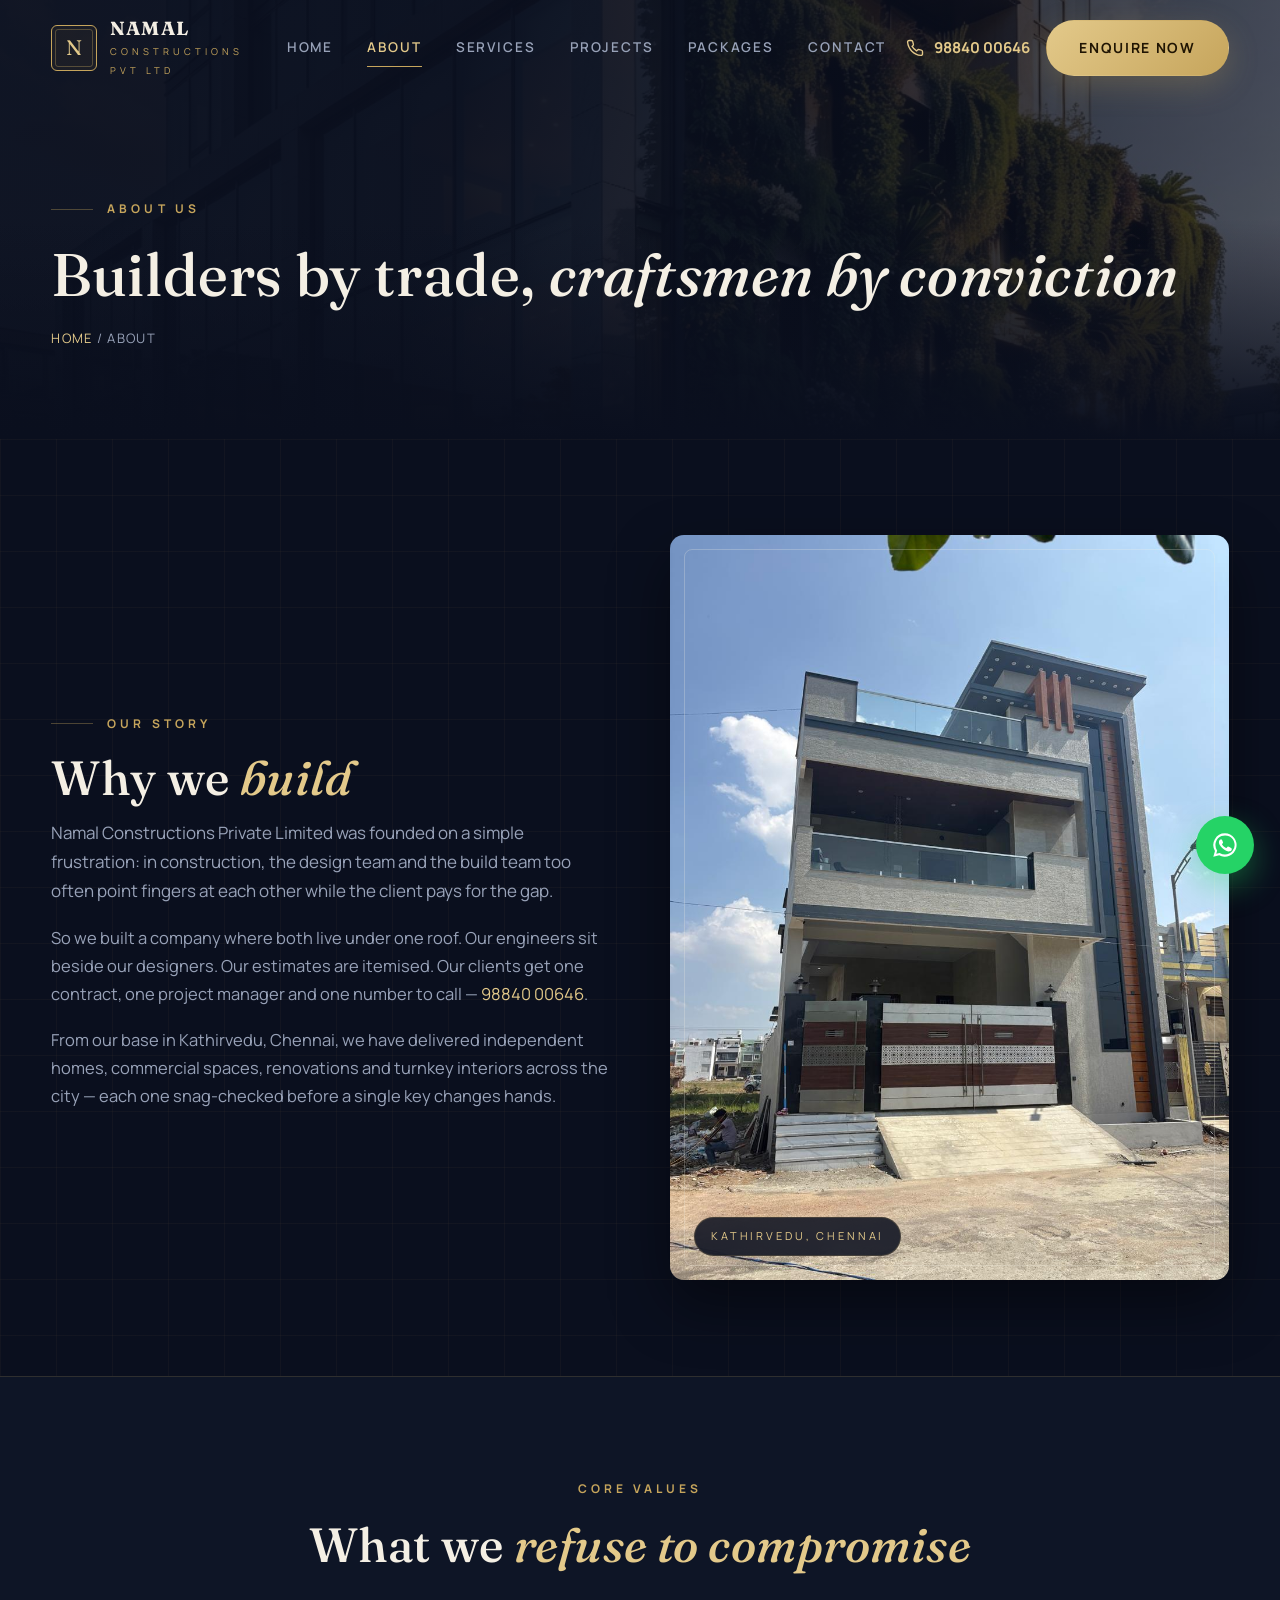
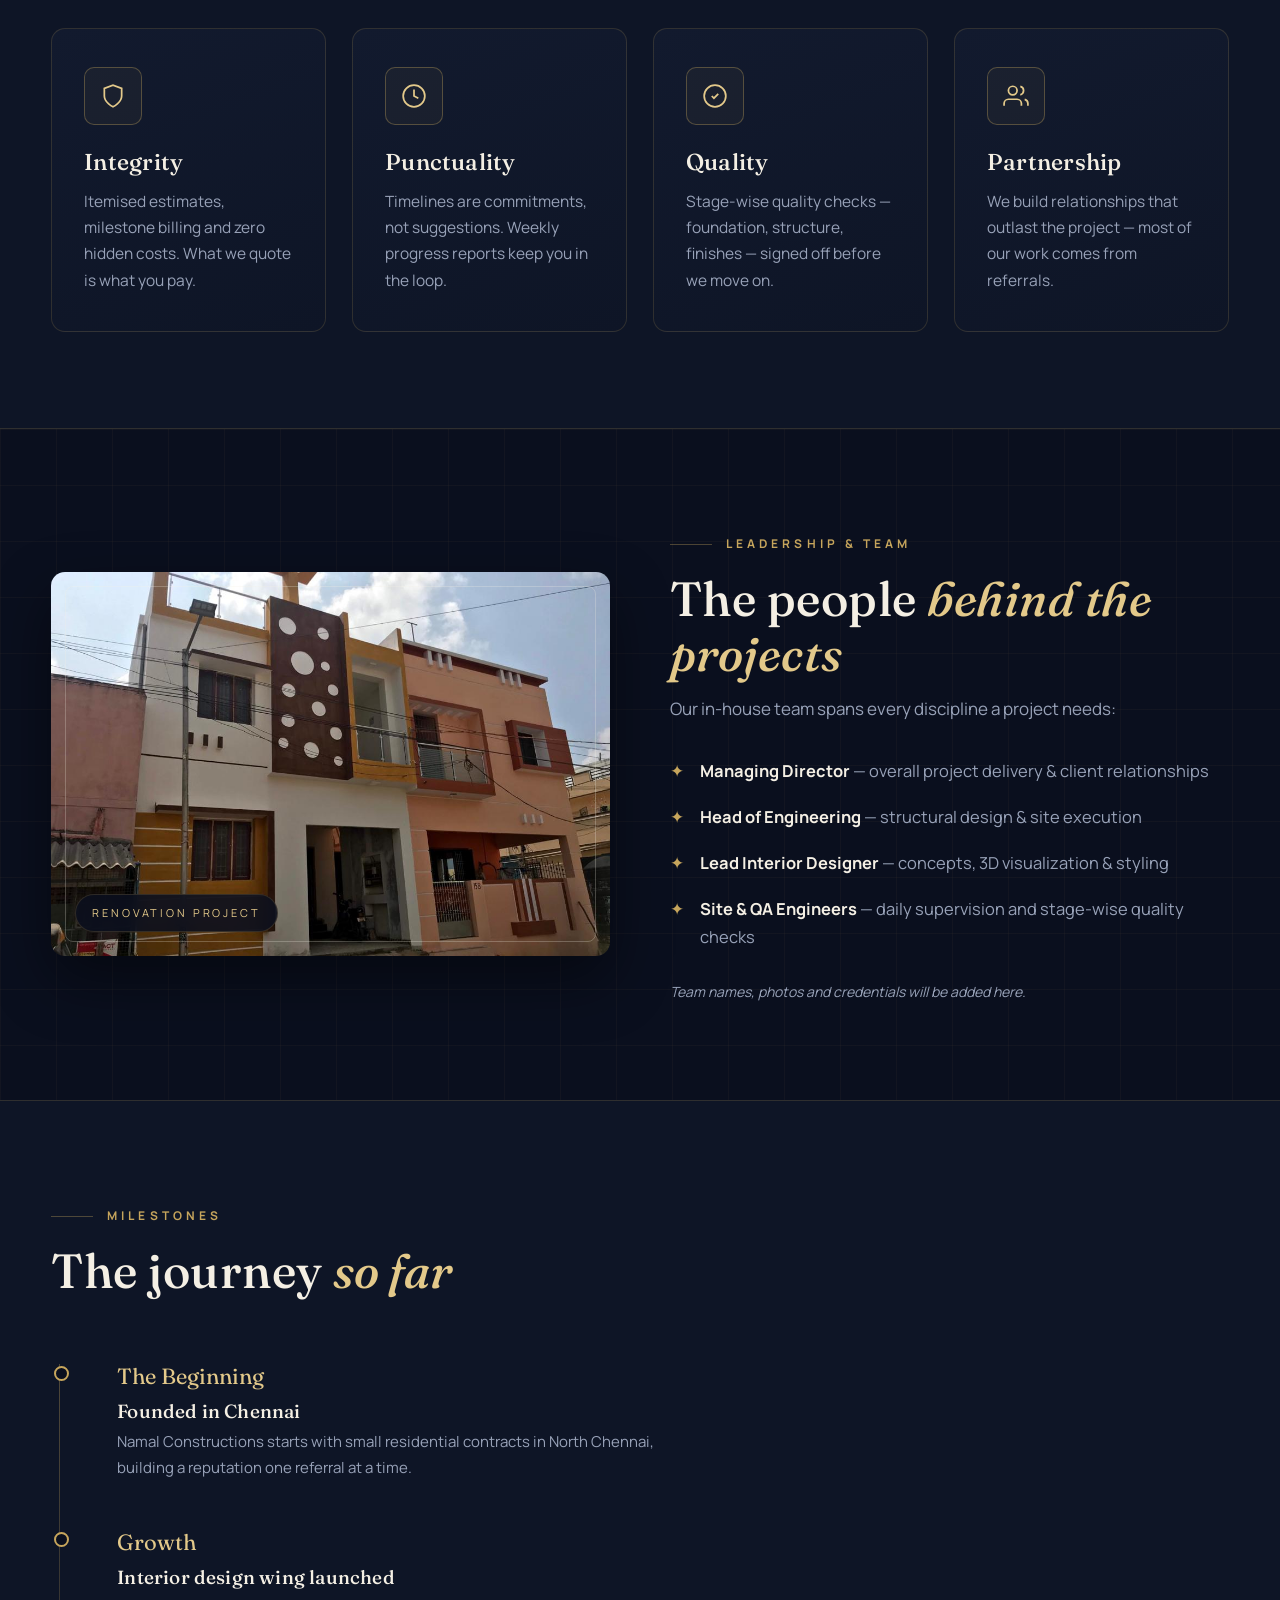
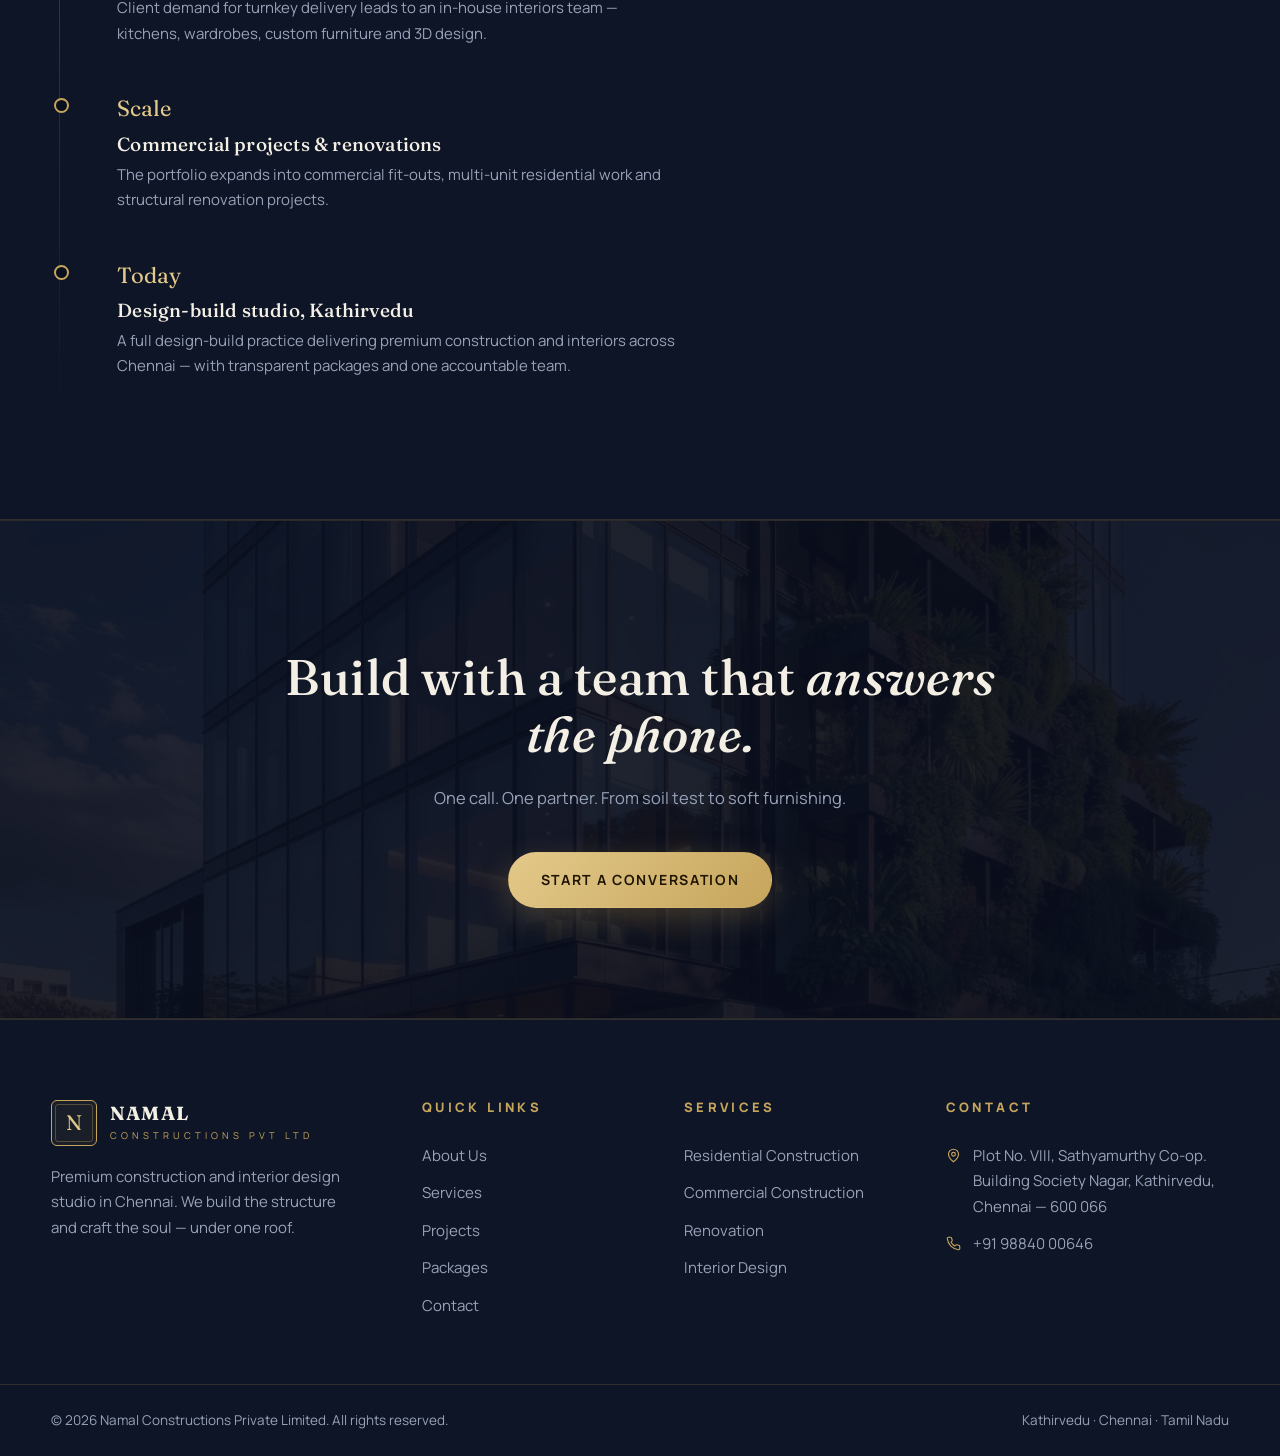
==== about.html @ ace59b91 "Namal Constructions website - full site with assets" ====
<!DOCTYPE html>
<html lang="en">
<head>
<meta charset="UTF-8" />
<meta name="viewport" content="width=device-width, initial-scale=1.0" />
<title>About Us — Namal Constructions Pvt Ltd, Chennai</title>
<meta name="description" content="The story, values and team behind Namal Constructions Private Limited — a Chennai construction and interior design studio." />
<link rel="preconnect" href="https://fonts.googleapis.com" />
<link rel="preconnect" href="https://fonts.gstatic.com" crossorigin />
<link href="https://fonts.googleapis.com/css2?family=Fraunces:ital,wght@0,400;0,500;0,600;1,400;1,500&family=Manrope:wght@400;500;600;700;800&display=swap" rel="stylesheet" />
<link rel="stylesheet" href="assets/css/style.css" />
<link rel="icon" href="data:image/svg+xml,<svg xmlns='http://www.w3.org/2000/svg' viewBox='0 0 100 100'><rect width='100' height='100' rx='14' fill='%230a0f1e'/><text x='50' y='68' font-size='52' text-anchor='middle' fill='%23c6a55c' font-family='Georgia'>N</text></svg>" />
</head>
<body>

<header class="site-header">
  <div class="container header-inner">
    <a class="logo" href="index.html" aria-label="Namal Constructions home">
      <span class="logo-mark">N</span>
      <span class="logo-text"><strong>NAMAL</strong><span>Constructions Pvt Ltd</span></span>
    </a>
    <nav class="nav" aria-label="Main navigation">
      <a href="index.html">Home</a>
      <a href="about.html" class="active">About</a>
      <a href="services.html">Services</a>
      <a href="projects.html">Projects</a>
      <a href="services.html#packages">Packages</a>
      <a href="contact.html">Contact</a>
    </nav>
    <div class="header-cta">
      <a class="call-pill" href="tel:+919884000646"><svg width="18" height="18" viewBox="0 0 24 24" fill="none" stroke="currentColor" stroke-width="1.8"><path d="M22 16.9v3a2 2 0 0 1-2.2 2A19.8 19.8 0 0 1 2.1 4.2 2 2 0 0 1 4.1 2h3a2 2 0 0 1 2 1.7c.13.96.36 1.9.7 2.8a2 2 0 0 1-.45 2.1L8.1 9.9a16 16 0 0 0 6 6l1.3-1.3a2 2 0 0 1 2.1-.45c.9.34 1.84.57 2.8.7A2 2 0 0 1 22 16.9z"/></svg><span class="txt">98840&nbsp;00646</span></a>
      <a class="btn btn-gold" href="contact.html">Enquire Now</a>
    </div>
    <button class="nav-toggle" aria-label="Toggle menu"><span></span><span></span><span></span></button>
  </div>
</header>

<section class="page-hero">
  <div class="hero-media"><img src="assets/img/tower-1.jpg" alt="" /></div>
  <div class="hero-scrim"></div>
  <div class="container">
    <span class="eyebrow">About Us</span>
    <h1>Builders by trade, <em>craftsmen by conviction</em></h1>
    <p class="breadcrumb"><a href="index.html">Home</a> / About</p>
  </div>
</section>

<!-- STORY -->
<section class="bp-grid">
  <div class="container grid-2">
    <div class="reveal">
      <span class="eyebrow">Our Story</span>
      <h2 class="section-title">Why we <em>build</em></h2>
      <p class="section-lead" style="margin-bottom:18px;">Namal Constructions Private Limited was founded on a simple frustration: in construction, the design team and the build team too often point fingers at each other while the client pays for the gap.</p>
      <p style="color:var(--muted);margin-bottom:18px;">So we built a company where both live under one roof. Our engineers sit beside our designers. Our estimates are itemised. Our clients get one contract, one project manager and one number to call — <a href="tel:+919884000646" style="color:var(--gold-2);">98840 00646</a>.</p>
      <p style="color:var(--muted);">From our base in Kathirvedu, Chennai, we have delivered independent homes, commercial spaces, renovations and turnkey interiors across the city — each one snag-checked before a single key changes hands.</p>
    </div>
    <div class="media-frame reveal reveal-d1">
      <img src="assets/img/res-4.jpg" alt="Completed contemporary residence by Namal Constructions" loading="lazy" />
      <span class="media-tag">Kathirvedu, Chennai</span>
    </div>
  </div>
</section>

<!-- VALUES -->
<section style="background:var(--ink-2);border-block:1px solid var(--line);">
  <div class="container">
    <div class="center reveal">
      <span class="eyebrow">Core Values</span>
      <h2 class="section-title">What we <em>refuse to compromise</em></h2>
    </div>
    <div class="grid-4" style="margin-top:56px;">
      <div class="card reveal"><div class="icon"><svg width="26" height="26" viewBox="0 0 24 24" fill="none" stroke="currentColor" stroke-width="1.6"><path d="M12 22s8-4 8-10V5l-8-3-8 3v7c0 6 8 10 8 10z"/></svg></div><h3>Integrity</h3><p>Itemised estimates, milestone billing and zero hidden costs. What we quote is what you pay.</p></div>
      <div class="card reveal reveal-d1"><div class="icon"><svg width="26" height="26" viewBox="0 0 24 24" fill="none" stroke="currentColor" stroke-width="1.6"><circle cx="12" cy="12" r="10"/><path d="M12 6v6l4 2"/></svg></div><h3>Punctuality</h3><p>Timelines are commitments, not suggestions. Weekly progress reports keep you in the loop.</p></div>
      <div class="card reveal reveal-d2"><div class="icon"><svg width="26" height="26" viewBox="0 0 24 24" fill="none" stroke="currentColor" stroke-width="1.6"><path d="m9 12 2 2 4-4"/><circle cx="12" cy="12" r="10"/></svg></div><h3>Quality</h3><p>Stage-wise quality checks — foundation, structure, finishes — signed off before we move on.</p></div>
      <div class="card reveal reveal-d3"><div class="icon"><svg width="26" height="26" viewBox="0 0 24 24" fill="none" stroke="currentColor" stroke-width="1.6"><path d="M17 21v-2a4 4 0 0 0-4-4H5a4 4 0 0 0-4 4v2"/><circle cx="9" cy="7" r="4"/><path d="M23 21v-2a4 4 0 0 0-3-3.87M16 3.13a4 4 0 0 1 0 7.75"/></svg></div><h3>Partnership</h3><p>We build relationships that outlast the project — most of our work comes from referrals.</p></div>
    </div>
  </div>
</section>

<!-- TEAM -->
<section class="bp-grid">
  <div class="container grid-2">
    <div class="media-frame reveal" style="aspect-ratio:16/11;">
      <img src="assets/img/res-2.jpg" alt="Renovated residence exterior by Namal Constructions" loading="lazy" />
      <span class="media-tag">Renovation Project</span>
    </div>
    <div class="reveal reveal-d1">
      <span class="eyebrow">Leadership & Team</span>
      <h2 class="section-title">The people <em>behind the projects</em></h2>
      <p class="section-lead" style="margin-bottom:24px;">Our in-house team spans every discipline a project needs:</p>
      <ul>
        <li style="padding:9px 0 9px 30px;position:relative;color:var(--muted);"><span style="position:absolute;left:0;color:var(--gold);">✦</span> <strong style="color:var(--ivory);">Managing Director</strong> — overall project delivery & client relationships</li>
        <li style="padding:9px 0 9px 30px;position:relative;color:var(--muted);"><span style="position:absolute;left:0;color:var(--gold);">✦</span> <strong style="color:var(--ivory);">Head of Engineering</strong> — structural design & site execution</li>
        <li style="padding:9px 0 9px 30px;position:relative;color:var(--muted);"><span style="position:absolute;left:0;color:var(--gold);">✦</span> <strong style="color:var(--ivory);">Lead Interior Designer</strong> — concepts, 3D visualization & styling</li>
        <li style="padding:9px 0 9px 30px;position:relative;color:var(--muted);"><span style="position:absolute;left:0;color:var(--gold);">✦</span> <strong style="color:var(--ivory);">Site & QA Engineers</strong> — daily supervision and stage-wise quality checks</li>
      </ul>
      <p style="color:var(--muted);font-size:14px;margin-top:20px;font-style:italic;">Team names, photos and credentials will be added here.</p>
    </div>
  </div>
</section>

<!-- MILESTONES -->
<section style="background:var(--ink-2);border-block:1px solid var(--line);">
  <div class="container">
    <div class="reveal">
      <span class="eyebrow">Milestones</span>
      <h2 class="section-title">The journey <em>so far</em></h2>
    </div>
    <div class="timeline">
      <div class="tl-item reveal"><div class="year">The Beginning</div><h3>Founded in Chennai</h3><p>Namal Constructions starts with small residential contracts in North Chennai, building a reputation one referral at a time.</p></div>
      <div class="tl-item reveal"><div class="year">Growth</div><h3>Interior design wing launched</h3><p>Client demand for turnkey delivery leads to an in-house interiors team — kitchens, wardrobes, custom furniture and 3D design.</p></div>
      <div class="tl-item reveal"><div class="year">Scale</div><h3>Commercial projects & renovations</h3><p>The portfolio expands into commercial fit-outs, multi-unit residential work and structural renovation projects.</p></div>
      <div class="tl-item reveal"><div class="year">Today</div><h3>Design-build studio, Kathirvedu</h3><p>A full design-build practice delivering premium construction and interiors across Chennai — with transparent packages and one accountable team.</p></div>
    </div>
  </div>
</section>

<!-- CTA -->
<section class="cta-band">
  <div class="bg"><img src="assets/img/tower-2.jpg" alt="" loading="lazy" /></div>
  <div class="scrim"></div>
  <div class="container reveal">
    <h2>Build with a team that <em>answers the phone.</em></h2>
    <p>One call. One partner. From soil test to soft furnishing.</p>
    <a href="contact.html" class="btn btn-gold">Start a Conversation</a>
  </div>
</section>

<footer class="site-footer">
  <div class="container footer-grid">
    <div class="footer-brand">
      <a class="logo" href="index.html"><span class="logo-mark">N</span><span class="logo-text"><strong>NAMAL</strong><span>Constructions Pvt Ltd</span></span></a>
      <p>Premium construction and interior design studio in Chennai. We build the structure and craft the soul — under one roof.</p>
    </div>
    <div><h4>Quick Links</h4><ul><li><a href="about.html">About Us</a></li><li><a href="services.html">Services</a></li><li><a href="projects.html">Projects</a></li><li><a href="services.html#packages">Packages</a></li><li><a href="contact.html">Contact</a></li></ul></div>
    <div><h4>Services</h4><ul><li><a href="services.html#construction">Residential Construction</a></li><li><a href="services.html#construction">Commercial Construction</a></li><li><a href="services.html#construction">Renovation</a></li><li><a href="services.html#interiors">Interior Design</a></li></ul></div>
    <div><h4>Contact</h4>
      <ul class="footer-contact">
        <li><svg width="15" height="15" viewBox="0 0 24 24" fill="none" stroke="currentColor" stroke-width="1.8"><path d="M20 10c0 6-8 12-8 12s-8-6-8-12a8 8 0 0 1 16 0z"/><circle cx="12" cy="10" r="3"/></svg><span>Plot No. VIII, Sathyamurthy Co-op. Building Society Nagar, Kathirvedu, Chennai — 600 066</span></li>
        <li><svg width="15" height="15" viewBox="0 0 24 24" fill="none" stroke="currentColor" stroke-width="1.8"><path d="M22 16.9v3a2 2 0 0 1-2.2 2A19.8 19.8 0 0 1 2.1 4.2 2 2 0 0 1 4.1 2h3a2 2 0 0 1 2 1.7c.13.96.36 1.9.7 2.8a2 2 0 0 1-.45 2.1L8.1 9.9a16 16 0 0 0 6 6l1.3-1.3a2 2 0 0 1 2.1-.45c.9.34 1.84.57 2.8.7A2 2 0 0 1 22 16.9z"/></svg><a href="tel:+919884000646">+91 98840 00646</a></li>
      </ul>
    </div>
  </div>
  <div class="footer-bottom"><div class="container" style="display:flex;justify-content:space-between;flex-wrap:wrap;gap:12px;"><span>© <span data-year></span> Namal Constructions Private Limited. All rights reserved.</span><span>Kathirvedu · Chennai · Tamil Nadu</span></div></div>
</footer>

<a class="float-wa" href="https://wa.me/919884000646?text=Hi%20Namal%20Constructions%2C%20I%27d%20like%20to%20discuss%20a%20project." target="_blank" rel="noopener" aria-label="Chat on WhatsApp"><svg width="28" height="28" viewBox="0 0 24 24" fill="currentColor"><path d="M12 2a10 10 0 0 0-8.6 15.1L2 22l5-1.3A10 10 0 1 0 12 2zm0 18.2a8.2 8.2 0 0 1-4.2-1.2l-.3-.2-3 .8.8-2.9-.2-.3A8.2 8.2 0 1 1 12 20.2zm4.5-6.1c-.2-.1-1.5-.7-1.7-.8-.2-.1-.4-.1-.6.1-.2.2-.6.8-.8 1-.1.2-.3.2-.5.1a6.7 6.7 0 0 1-2-1.2 7.5 7.5 0 0 1-1.4-1.7c-.1-.2 0-.4.1-.5l.4-.5c.1-.2.2-.3.3-.5.1-.2 0-.4 0-.5l-.8-1.9c-.2-.5-.4-.4-.6-.4h-.5c-.2 0-.5.1-.7.3-.2.3-.9.9-.9 2.2s1 2.5 1.1 2.7c.1.2 1.9 3 4.7 4.2.7.3 1.2.5 1.6.6.7.2 1.3.2 1.8.1.6-.1 1.5-.6 1.7-1.2.2-.6.2-1.1.1-1.2 0-.1-.2-.2-.4-.3z"/></svg></a>
<button class="back-top" aria-label="Back to top"><svg width="18" height="18" viewBox="0 0 24 24" fill="none" stroke="currentColor" stroke-width="2"><path d="m18 15-6-6-6 6"/></svg></button>

<script src="assets/js/main.js"></script>
</body>
</html>
---- assets/css/style.css ----
/* ============================================================
   NAMAL CONSTRUCTIONS PVT LTD — Design System
   Palette: deep ink blueprint ground, brass/gold craftsmanship,
   warm ivory text, teak brown grounding tone.
   ============================================================ */

:root {
  --ink: #0a0f1e;
  --ink-2: #0e1526;
  --panel: #121a2e;
  --panel-2: #16203a;
  --gold: #c6a55c;
  --gold-2: #e3c98a;
  --gold-dim: rgba(198, 165, 92, 0.35);
  --line: rgba(198, 165, 92, 0.18);
  --ivory: #f4efe4;
  --muted: #98a2b8;
  --teak: #8a6a48;
  --green: #4caf7d;
  --red: #d9646c;
  --radius: 14px;
  --shadow: 0 24px 60px rgba(0, 0, 0, 0.45);
  --font-head: "Fraunces", Georgia, serif;
  --font-body: "Manrope", "Segoe UI", sans-serif;
}

* { margin: 0; padding: 0; box-sizing: border-box; }
html { scroll-behavior: smooth; }
body {
  background: var(--ink);
  color: var(--ivory);
  font-family: var(--font-body);
  font-size: 16.5px;
  line-height: 1.7;
  -webkit-font-smoothing: antialiased;
  overflow-x: hidden;
}
img, video { max-width: 100%; display: block; }
a { color: inherit; text-decoration: none; }
ul { list-style: none; }
button { font-family: inherit; cursor: pointer; }

::selection { background: var(--gold); color: var(--ink); }

.container { width: min(1180px, 92%); margin-inline: auto; }

/* ---------- Typography ---------- */
h1, h2, h3, h4 { font-family: var(--font-head); font-weight: 500; line-height: 1.15; letter-spacing: 0.01em; }
.eyebrow {
  display: inline-flex; align-items: center; gap: 14px;
  font-size: 12px; letter-spacing: 0.34em; text-transform: uppercase;
  color: var(--gold); font-weight: 700;
}
.eyebrow::before { content: ""; width: 42px; height: 1px; background: var(--gold-dim); }
.section-title { font-size: clamp(30px, 4.2vw, 48px); margin: 16px 0 14px; }
.section-title em { font-style: italic; color: var(--gold-2); }
.section-lead { color: var(--muted); max-width: 640px; font-size: 17px; }
.center { text-align: center; }
.center .eyebrow::before { display: none; }
.center .section-lead { margin-inline: auto; }

section { padding: 96px 0; position: relative; }

/* Blueprint grid backdrop */
.bp-grid {
  background-image:
    linear-gradient(rgba(198,165,92,0.045) 1px, transparent 1px),
    linear-gradient(90deg, rgba(198,165,92,0.045) 1px, transparent 1px);
  background-size: 56px 56px;
}

/* Section divider motif */
.divider {
  display: flex; align-items: center; justify-content: center; gap: 14px;
  padding: 0 0 0; color: var(--gold-dim);
}
.divider::before, .divider::after { content: ""; height: 1px; width: min(240px, 30vw); background: linear-gradient(90deg, transparent, var(--gold-dim)); }
.divider::after { background: linear-gradient(270deg, transparent, var(--gold-dim)); }
.divider svg { flex: 0 0 auto; }

/* ---------- Buttons ---------- */
.btn {
  display: inline-flex; align-items: center; justify-content: center; gap: 10px;
  padding: 15px 32px; border-radius: 999px; font-weight: 700; font-size: 14px;
  letter-spacing: 0.12em; text-transform: uppercase; border: 1px solid transparent;
  transition: all 0.3s ease; white-space: nowrap;
}
.btn-gold { background: linear-gradient(135deg, var(--gold-2), var(--gold)); color: #201503; box-shadow: 0 10px 30px rgba(198,165,92,0.25); }
.btn-gold:hover { transform: translateY(-2px); box-shadow: 0 16px 40px rgba(198,165,92,0.38); }
.btn-ghost { border-color: var(--gold-dim); color: var(--gold-2); background: transparent; }
.btn-ghost:hover { background: rgba(198,165,92,0.08); border-color: var(--gold); }
.btn-block { width: 100%; }

/* ---------- Header ---------- */
.site-header {
  position: fixed; inset: 0 0 auto 0; z-index: 100;
  transition: background 0.35s ease, box-shadow 0.35s ease, padding 0.35s;
  padding: 18px 0;
}
.site-header.scrolled { background: rgba(10, 15, 30, 0.92); backdrop-filter: blur(14px); box-shadow: 0 6px 30px rgba(0,0,0,0.4); padding: 10px 0; border-bottom: 1px solid var(--line); }
.header-inner { display: flex; align-items: center; justify-content: space-between; gap: 20px; }

.logo { display: flex; align-items: center; gap: 13px; }
.logo-mark {
  width: 46px; height: 46px; border: 1.5px solid var(--gold); border-radius: 6px;
  display: grid; place-items: center; font-family: var(--font-head);
  font-size: 21px; color: var(--gold-2); position: relative; flex: 0 0 auto;
  background: rgba(198,165,92,0.06);
}
.logo-mark::after { content: ""; position: absolute; inset: 3px; border: 1px solid var(--gold-dim); border-radius: 3px; }
.logo-text { line-height: 1.15; }
.logo-text strong { font-family: var(--font-head); font-size: 19px; letter-spacing: 0.06em; display: block; color: var(--ivory); }
.logo-text span { font-size: 9.5px; letter-spacing: 0.42em; text-transform: uppercase; color: var(--gold); }

.nav { display: flex; align-items: center; gap: 34px; }
.nav a { font-size: 13.5px; font-weight: 600; letter-spacing: 0.14em; text-transform: uppercase; color: var(--muted); position: relative; padding: 6px 0; transition: color 0.25s; }
.nav a:hover { color: var(--ivory); }
.nav a.active { color: var(--gold-2); }
.nav a.active::after, .nav a:hover::after { content: ""; position: absolute; left: 0; right: 0; bottom: -2px; height: 1.5px; background: var(--gold); }

.header-cta { display: flex; align-items: center; gap: 16px; }
.call-pill { display: flex; align-items: center; gap: 10px; font-weight: 700; color: var(--gold-2); font-size: 15px; }
.call-pill svg { flex: 0 0 auto; }

.nav-toggle { display: none; background: none; border: none; width: 44px; height: 44px; position: relative; z-index: 110; }
.nav-toggle span { display: block; width: 26px; height: 2px; background: var(--ivory); margin: 6px auto; transition: 0.3s; border-radius: 2px; }
.nav-open .nav-toggle span:nth-child(1) { transform: translateY(8px) rotate(45deg); }
.nav-open .nav-toggle span:nth-child(2) { opacity: 0; }
.nav-open .nav-toggle span:nth-child(3) { transform: translateY(-8px) rotate(-45deg); }

/* ---------- Hero ---------- */
.hero {
  min-height: 100svh; display: flex; align-items: center;
  position: relative; padding: 160px 0 110px; overflow: hidden;
}
.hero-media { position: absolute; inset: 0; z-index: -2; }
.hero-media video, .hero-media img { width: 100%; height: 100%; object-fit: cover; }
.hero-scrim { position: absolute; inset: 0; z-index: -1;
  background: linear-gradient(100deg, rgba(10,15,30,0.96) 30%, rgba(10,15,30,0.72) 60%, rgba(10,15,30,0.45));
}
.hero-scrim::after { content: ""; position: absolute; inset: auto 0 0 0; height: 220px; background: linear-gradient(transparent, var(--ink)); }

.hero-content { max-width: 760px; }
.hero h1 { font-size: clamp(40px, 6vw, 74px); margin: 22px 0 24px; }
.hero h1 em { font-style: italic; color: var(--gold-2); }
.hero p { color: #c6cddc; font-size: clamp(16px, 1.6vw, 19px); max-width: 560px; margin-bottom: 40px; }
.hero-actions { display: flex; gap: 18px; flex-wrap: wrap; }

.hero-blueprint { position: absolute; right: -40px; bottom: -20px; width: min(560px, 48vw); opacity: 0.5; z-index: 0; pointer-events: none; }
.hero-blueprint path, .hero-blueprint rect, .hero-blueprint line, .hero-blueprint circle {
  fill: none; stroke: var(--gold); stroke-width: 1.1;
  stroke-dasharray: 1400; stroke-dashoffset: 1400;
  animation: draw 4s ease forwards 0.4s;
}
@keyframes draw { to { stroke-dashoffset: 0; } }

.scroll-hint { position: absolute; bottom: 32px; left: 50%; transform: translateX(-50%); color: var(--gold-dim); font-size: 11px; letter-spacing: 0.3em; text-transform: uppercase; display: flex; flex-direction: column; align-items: center; gap: 10px; }
.scroll-hint::after { content: ""; width: 1px; height: 44px; background: linear-gradient(var(--gold), transparent); animation: pulseline 2s infinite; }
@keyframes pulseline { 50% { opacity: 0.3; } }

/* Page hero (inner pages) */
.page-hero { padding: 190px 0 90px; position: relative; overflow: hidden; }
.page-hero .hero-scrim { background: linear-gradient(100deg, rgba(10,15,30,0.97) 35%, rgba(10,15,30,0.7)); }
.page-hero h1 { font-size: clamp(36px, 5vw, 60px); margin-top: 20px; }
.breadcrumb { color: var(--muted); font-size: 13px; letter-spacing: 0.1em; text-transform: uppercase; margin-top: 18px; }
.breadcrumb a { color: var(--gold-2); }

/* ---------- Stats ---------- */
.stats-band { border-block: 1px solid var(--line); background: var(--ink-2); padding: 52px 0; }
.stats-grid { display: grid; grid-template-columns: repeat(4, 1fr); gap: 30px; text-align: center; }
.stat h3 { font-size: clamp(34px, 3.6vw, 52px); color: var(--gold-2); }
.stat h3 span { font-size: 0.6em; }
.stat p { color: var(--muted); font-size: 13px; letter-spacing: 0.18em; text-transform: uppercase; margin-top: 6px; }

/* ---------- Cards / grids ---------- */
.grid-2 { display: grid; grid-template-columns: 1fr 1fr; gap: 60px; align-items: center; }
.grid-3 { display: grid; grid-template-columns: repeat(3, 1fr); gap: 26px; }
.grid-4 { display: grid; grid-template-columns: repeat(4, 1fr); gap: 26px; }

.card {
  background: linear-gradient(160deg, var(--panel), var(--ink-2));
  border: 1px solid var(--line); border-radius: var(--radius);
  padding: 38px 32px; transition: transform 0.35s ease, border-color 0.35s, box-shadow 0.35s;
  position: relative; overflow: hidden;
}
.card:hover { transform: translateY(-6px); border-color: var(--gold-dim); box-shadow: var(--shadow); }
.card .icon { width: 58px; height: 58px; border: 1px solid var(--gold-dim); border-radius: 10px; display: grid; place-items: center; color: var(--gold-2); margin-bottom: 24px; background: rgba(198,165,92,0.05); }
.card h3 { font-size: 23px; margin-bottom: 12px; }
.card p { color: var(--muted); font-size: 15.5px; }
.card .card-link { display: inline-flex; align-items: center; gap: 8px; margin-top: 20px; color: var(--gold-2); font-weight: 700; font-size: 13px; letter-spacing: 0.14em; text-transform: uppercase; }
.card ul { margin-top: 16px; }
.card ul li { color: var(--muted); font-size: 15px; padding: 7px 0 7px 26px; position: relative; }
.card ul li::before { content: "—"; position: absolute; left: 0; color: var(--gold); }

/* ---------- Media frames ---------- */
.media-frame { position: relative; border-radius: var(--radius); overflow: hidden; box-shadow: var(--shadow); }
.media-frame::after { content: ""; position: absolute; inset: 14px; border: 1px solid rgba(244,239,228,0.25); border-radius: 8px; pointer-events: none; }
.media-frame img, .media-frame video { width: 100%; height: 100%; object-fit: cover; }
.media-tag { position: absolute; left: 24px; bottom: 24px; background: rgba(10,15,30,0.85); backdrop-filter: blur(8px); border: 1px solid var(--line); color: var(--gold-2); font-size: 11px; letter-spacing: 0.26em; text-transform: uppercase; padding: 9px 16px; border-radius: 999px; z-index: 2; }

/* ---------- Process ---------- */
.process-grid { display: grid; grid-template-columns: repeat(4, 1fr); gap: 0; counter-reset: step; margin-top: 60px; }
.process-step { padding: 34px 28px; border-left: 1px solid var(--line); position: relative; }
.process-step:first-child { border-left: none; }
.process-step .num { font-family: var(--font-head); font-size: 54px; color: transparent; -webkit-text-stroke: 1px var(--gold-dim); line-height: 1; }
.process-step h3 { font-size: 21px; margin: 18px 0 10px; }
.process-step p { color: var(--muted); font-size: 15px; }

/* ---------- Projects ---------- */
.filter-bar { display: flex; gap: 12px; flex-wrap: wrap; margin: 40px 0 44px; }
.filter-btn {
  background: transparent; border: 1px solid var(--line); color: var(--muted);
  padding: 11px 24px; border-radius: 999px; font-size: 13px; font-weight: 700;
  letter-spacing: 0.12em; text-transform: uppercase; transition: 0.3s;
}
.filter-btn:hover { color: var(--ivory); border-color: var(--gold-dim); }
.filter-btn.active { background: var(--gold); border-color: var(--gold); color: #201503; }

.projects-grid { display: grid; grid-template-columns: repeat(3, 1fr); gap: 26px; }
.project-card { position: relative; border-radius: var(--radius); overflow: hidden; aspect-ratio: 4/4.6; cursor: pointer; border: 1px solid var(--line); }
.project-card.wide { grid-column: span 2; aspect-ratio: auto; min-height: 420px; }
.project-card img { width: 100%; height: 100%; object-fit: cover; transition: transform 0.7s ease; }
.project-card:hover img { transform: scale(1.06); }
.project-card .overlay {
  position: absolute; inset: 0; display: flex; flex-direction: column; justify-content: flex-end;
  padding: 28px; background: linear-gradient(transparent 40%, rgba(10,15,30,0.94));
}
.project-card .tag { align-self: flex-start; font-size: 10.5px; letter-spacing: 0.26em; text-transform: uppercase; color: var(--gold-2); border: 1px solid var(--gold-dim); padding: 6px 14px; border-radius: 999px; background: rgba(10,15,30,0.6); margin-bottom: 14px; }
.project-card h3 { font-size: 24px; }
.project-card p { color: var(--muted); font-size: 14px; margin-top: 6px; }
.project-card.hidden { display: none; }

/* ---------- Packages / Pricing ---------- */
.pricing-note { display: flex; justify-content: center; align-items: center; gap: 10px; color: var(--muted); font-size: 15px; margin-top: 10px; }
.pricing-note strong { color: var(--gold-2); }
.packages-grid { display: grid; grid-template-columns: repeat(3, 1fr); gap: 26px; margin-top: 56px; align-items: start; }
.package {
  background: linear-gradient(170deg, var(--panel), var(--ink-2));
  border: 1px solid var(--line); border-radius: var(--radius); overflow: hidden;
  transition: transform 0.35s, border-color 0.35s, box-shadow 0.35s;
}
.package:hover { border-color: var(--gold-dim); box-shadow: var(--shadow); }
.package.featured { border-color: var(--gold); position: relative; transform: translateY(-10px); }
.package.featured .pkg-head { background: linear-gradient(135deg, var(--gold-2), var(--gold)); color: #201503; }
.package.featured .pkg-head .pkg-price, .package.featured .pkg-head .pkg-name { color: #201503; }
.pkg-badge { position: absolute; top: 14px; right: 14px; background: var(--ink); color: var(--gold-2); font-size: 10px; letter-spacing: 0.22em; text-transform: uppercase; font-weight: 800; padding: 7px 14px; border-radius: 999px; border: 1px solid var(--gold-dim); z-index: 2; }
.pkg-head { padding: 30px 28px 26px; background: rgba(198,165,92,0.07); border-bottom: 1px solid var(--line); }
.pkg-name { font-size: 13px; letter-spacing: 0.3em; text-transform: uppercase; font-weight: 800; color: var(--gold); }
.pkg-price { font-family: var(--font-head); font-size: 38px; color: var(--ivory); margin-top: 10px; line-height: 1; }
.pkg-price span { font-size: 15px; font-family: var(--font-body); color: var(--muted); }
.pkg-body { padding: 10px 28px 30px; }

.pkg-acc { border-bottom: 1px solid var(--line); }
.pkg-acc:last-of-type { border-bottom: none; }
.pkg-acc-head {
  width: 100%; background: none; border: none; color: var(--ivory);
  display: flex; justify-content: space-between; align-items: center;
  padding: 17px 2px; font-size: 15.5px; font-weight: 700; text-align: left;
}
.pkg-acc-head .plus { color: var(--gold); font-size: 21px; font-weight: 400; transition: transform 0.3s; line-height: 1; }
.pkg-acc.open .plus { transform: rotate(45deg); }
.pkg-acc-body { max-height: 0; overflow: hidden; transition: max-height 0.4s ease; }
.pkg-acc-body ul { padding: 2px 2px 18px; }
.pkg-acc-body li { color: var(--muted); font-size: 14.5px; padding: 5px 0 5px 22px; position: relative; }
.pkg-acc-body li::before { content: "✦"; position: absolute; left: 0; color: var(--gold-dim); font-size: 11px; top: 9px; }
.pkg-foot { padding: 0 28px 30px; text-align: center; }
.pkg-foot .hint { color: var(--muted); font-size: 14px; margin-bottom: 14px; }
.tandc { text-align: right; color: var(--muted); font-size: 12.5px; margin-top: 18px; }

/* ---------- Compare table (Why Us) ---------- */
.compare-wrap { overflow-x: auto; margin-top: 50px; border: 1px solid var(--line); border-radius: var(--radius); }
.compare { width: 100%; border-collapse: collapse; min-width: 620px; background: var(--ink-2); }
.compare th, .compare td { padding: 20px 26px; text-align: left; border-bottom: 1px solid var(--line); font-size: 15.5px; }
.compare thead th { font-family: var(--font-head); font-size: 19px; background: var(--panel); }
.compare thead th.us { color: var(--gold-2); }
.compare tbody tr:last-child td { border-bottom: none; }
.compare td.yes, .compare td.no { text-align: center; font-size: 18px; }
.compare td.yes { color: var(--green); }
.compare td.no { color: var(--red); }
.compare th.center-col, .compare td.center-col { text-align: center; }

/* ---------- Testimonials ---------- */
.testi-slider { position: relative; max-width: 820px; margin: 50px auto 0; }
.testi-track { overflow: hidden; }
.testi-slides { display: flex; transition: transform 0.55s ease; }
.testi {
  flex: 0 0 100%; text-align: center; padding: 10px 40px;
}
.testi blockquote { font-family: var(--font-head); font-size: clamp(20px, 2.4vw, 27px); font-style: italic; color: var(--ivory); line-height: 1.5; }
.testi blockquote::before { content: "“"; display: block; font-size: 70px; color: var(--gold-dim); line-height: 0.6; margin-bottom: 22px; }
.testi .who { margin-top: 26px; color: var(--gold-2); font-weight: 700; letter-spacing: 0.1em; text-transform: uppercase; font-size: 13px; }
.testi .who span { display: block; color: var(--muted); font-weight: 500; letter-spacing: 0.04em; text-transform: none; margin-top: 4px; font-size: 13.5px; }
.testi-dots { display: flex; justify-content: center; gap: 10px; margin-top: 34px; }
.testi-dots button { width: 9px; height: 9px; border-radius: 50%; border: 1px solid var(--gold-dim); background: transparent; padding: 0; transition: 0.3s; }
.testi-dots button.active { background: var(--gold); width: 26px; border-radius: 99px; }

/* ---------- Values / timeline ---------- */
.timeline { position: relative; margin-top: 60px; padding-left: 36px; }
.timeline::before { content: ""; position: absolute; left: 8px; top: 6px; bottom: 6px; width: 1px; background: linear-gradient(var(--gold-dim), transparent); }
.tl-item { position: relative; padding: 0 0 44px 30px; }
.tl-item::before { content: ""; position: absolute; left: -33px; top: 8px; width: 11px; height: 11px; border-radius: 50%; border: 2px solid var(--gold); background: var(--ink); }
.tl-item .year { font-family: var(--font-head); color: var(--gold-2); font-size: 22px; }
.tl-item h3 { font-size: 19px; margin: 6px 0 6px; }
.tl-item p { color: var(--muted); font-size: 15px; max-width: 560px; }

/* ---------- CTA band ---------- */
.cta-band { position: relative; overflow: hidden; border-block: 1px solid var(--line); text-align: center; padding: 110px 0; }
.cta-band .bg { position: absolute; inset: 0; z-index: -2; }
.cta-band .bg img { width: 100%; height: 100%; object-fit: cover; }
.cta-band .scrim { position: absolute; inset: 0; z-index: -1; background: rgba(10,15,30,0.9); }
.cta-band h2 { font-size: clamp(30px, 4vw, 50px); max-width: 760px; margin: 18px auto 20px; }
.cta-band p { color: var(--muted); max-width: 540px; margin: 0 auto 40px; }

/* ---------- Contact ---------- */
.contact-grid { display: grid; grid-template-columns: 1.15fr 1fr; gap: 50px; align-items: start; }
.form-card { background: linear-gradient(165deg, var(--panel), var(--ink-2)); border: 1px solid var(--line); border-radius: var(--radius); padding: 44px; }
.form-card h3 { font-size: 26px; margin-bottom: 8px; }
.form-card > p { color: var(--muted); font-size: 15px; margin-bottom: 30px; }
.form-row { display: grid; grid-template-columns: 1fr 1fr; gap: 18px; }
.field { margin-bottom: 18px; }
.field label { display: block; font-size: 12px; letter-spacing: 0.18em; text-transform: uppercase; color: var(--muted); font-weight: 700; margin-bottom: 9px; }
.field label .req { color: var(--gold); }
.field input, .field select, .field textarea {
  width: 100%; background: var(--ink); border: 1px solid var(--line); border-radius: 9px;
  color: var(--ivory); padding: 14px 16px; font-family: inherit; font-size: 15.5px;
  transition: border-color 0.25s, box-shadow 0.25s;
}
.field select { appearance: none; background-image: url("data:image/svg+xml,%3Csvg xmlns='http://www.w3.org/2000/svg' width='12' height='8'%3E%3Cpath d='M1 1l5 5 5-5' stroke='%23c6a55c' fill='none' stroke-width='1.6'/%3E%3C/svg%3E"); background-repeat: no-repeat; background-position: right 16px center; }
.field textarea { min-height: 120px; resize: vertical; }
.field input:focus, .field select:focus, .field textarea:focus { outline: none; border-color: var(--gold); box-shadow: 0 0 0 3px rgba(198,165,92,0.15); }
.field.error input, .field.error select, .field.error textarea { border-color: var(--red); }
.field .err-msg { display: none; color: var(--red); font-size: 12.5px; margin-top: 6px; }
.field.error .err-msg { display: block; }

.form-status { display: none; border-radius: 10px; padding: 16px 20px; margin-bottom: 22px; font-size: 15px; }
.form-status.ok { display: block; background: rgba(76,175,125,0.12); border: 1px solid rgba(76,175,125,0.4); color: #9fdcbe; }
.form-status.fail { display: block; background: rgba(217,100,108,0.1); border: 1px solid rgba(217,100,108,0.4); color: #eda6ab; }

.info-stack { display: flex; flex-direction: column; gap: 18px; }
.info-tile { display: flex; gap: 20px; background: var(--ink-2); border: 1px solid var(--line); border-radius: var(--radius); padding: 26px; transition: border-color 0.3s; }
.info-tile:hover { border-color: var(--gold-dim); }
.info-tile .icon { flex: 0 0 auto; width: 50px; height: 50px; border: 1px solid var(--gold-dim); border-radius: 10px; display: grid; place-items: center; color: var(--gold-2); background: rgba(198,165,92,0.05); }
.info-tile h4 { font-size: 17px; margin-bottom: 5px; font-family: var(--font-body); font-weight: 800; }
.info-tile p, .info-tile a.link { color: var(--muted); font-size: 15px; }
.info-tile a.link:hover { color: var(--gold-2); }

.map-frame { border: 1px solid var(--line); border-radius: var(--radius); overflow: hidden; margin-top: 60px; filter: grayscale(0.35) contrast(1.05); }
.map-frame iframe { display: block; width: 100%; height: 420px; border: 0; }

/* ---------- Footer ---------- */
.site-footer { border-top: 1px solid var(--line); background: var(--ink-2); padding: 80px 0 0; }
.footer-grid { display: grid; grid-template-columns: 1.5fr 1fr 1fr 1.3fr; gap: 44px; padding-bottom: 60px; }
.site-footer h4 { font-size: 13px; letter-spacing: 0.26em; text-transform: uppercase; color: var(--gold); margin-bottom: 22px; font-family: var(--font-body); font-weight: 800; }
.site-footer p, .site-footer li, .site-footer a { color: var(--muted); font-size: 15px; }
.site-footer li { padding: 6px 0; }
.site-footer a:hover { color: var(--gold-2); }
.footer-brand p { max-width: 300px; margin-top: 18px; }
.footer-contact li { display: flex; gap: 12px; align-items: flex-start; }
.footer-contact svg { flex: 0 0 auto; margin-top: 5px; color: var(--gold); }
.footer-bottom { border-top: 1px solid var(--line); padding: 24px 0; display: flex; justify-content: space-between; gap: 16px; flex-wrap: wrap; color: var(--muted); font-size: 13.5px; }

/* ---------- Floating actions ---------- */
.float-wa {
  position: fixed; right: 26px; bottom: 26px; z-index: 90;
  width: 58px; height: 58px; border-radius: 50%; display: grid; place-items: center;
  background: #25d366; color: #fff; box-shadow: 0 12px 32px rgba(37,211,102,0.4);
  transition: transform 0.3s;
}
.float-wa:hover { transform: scale(1.08); }
.back-top {
  position: fixed; right: 30px; bottom: 100px; z-index: 90; width: 48px; height: 48px;
  border-radius: 50%; border: 1px solid var(--gold-dim); background: rgba(10,15,30,0.9);
  color: var(--gold-2); display: grid; place-items: center; opacity: 0; pointer-events: none; transition: 0.35s;
}
.back-top.show { opacity: 1; pointer-events: auto; }

/* ---------- Reveal animations ---------- */
.reveal { opacity: 0; transform: translateY(34px); transition: opacity 0.8s ease, transform 0.8s ease; }
.reveal.visible { opacity: 1; transform: none; }
.reveal-d1 { transition-delay: 0.12s; } .reveal-d2 { transition-delay: 0.24s; } .reveal-d3 { transition-delay: 0.36s; }
@media (prefers-reduced-motion: reduce) {
  .reveal { opacity: 1; transform: none; transition: none; }
  .hero-blueprint * { animation: none; stroke-dashoffset: 0; }
  html { scroll-behavior: auto; }
}

/* ---------- Responsive ---------- */
@media (max-width: 1024px) {
  .grid-4, .stats-grid { grid-template-columns: repeat(2, 1fr); }
  .grid-3, .projects-grid, .packages-grid { grid-template-columns: repeat(2, 1fr); }
  .process-grid { grid-template-columns: repeat(2, 1fr); }
  .process-step { border-left: none; border-top: 1px solid var(--line); }
  .footer-grid { grid-template-columns: 1fr 1fr; }
  .package.featured { transform: none; }
  .project-card.wide { grid-column: span 2; }
}
@media (max-width: 780px) {
  section { padding: 70px 0; }
  .nav {
    position: fixed; inset: 0; background: rgba(10,15,30,0.98); backdrop-filter: blur(16px);
    flex-direction: column; justify-content: center; gap: 30px;
    transform: translateX(100%); transition: transform 0.4s ease; z-index: 105;
  }
  .nav a { font-size: 18px; }
  .nav-open .nav { transform: translateX(0); }
  .nav-toggle { display: block; }
  .header-cta .btn { display: none; }
  .grid-2, .contact-grid { grid-template-columns: 1fr; gap: 40px; }
  .grid-3, .projects-grid, .packages-grid { grid-template-columns: 1fr; }
  .project-card.wide { grid-column: span 1; min-height: 320px; }
  .form-card { padding: 30px 22px; }
  .form-row { grid-template-columns: 1fr; gap: 0; }
  .hero-blueprint { display: none; }
  .call-pill span.txt { display: none; }
  .stats-grid { gap: 34px 16px; }
  .footer-grid { grid-template-columns: 1fr; gap: 34px; }
}
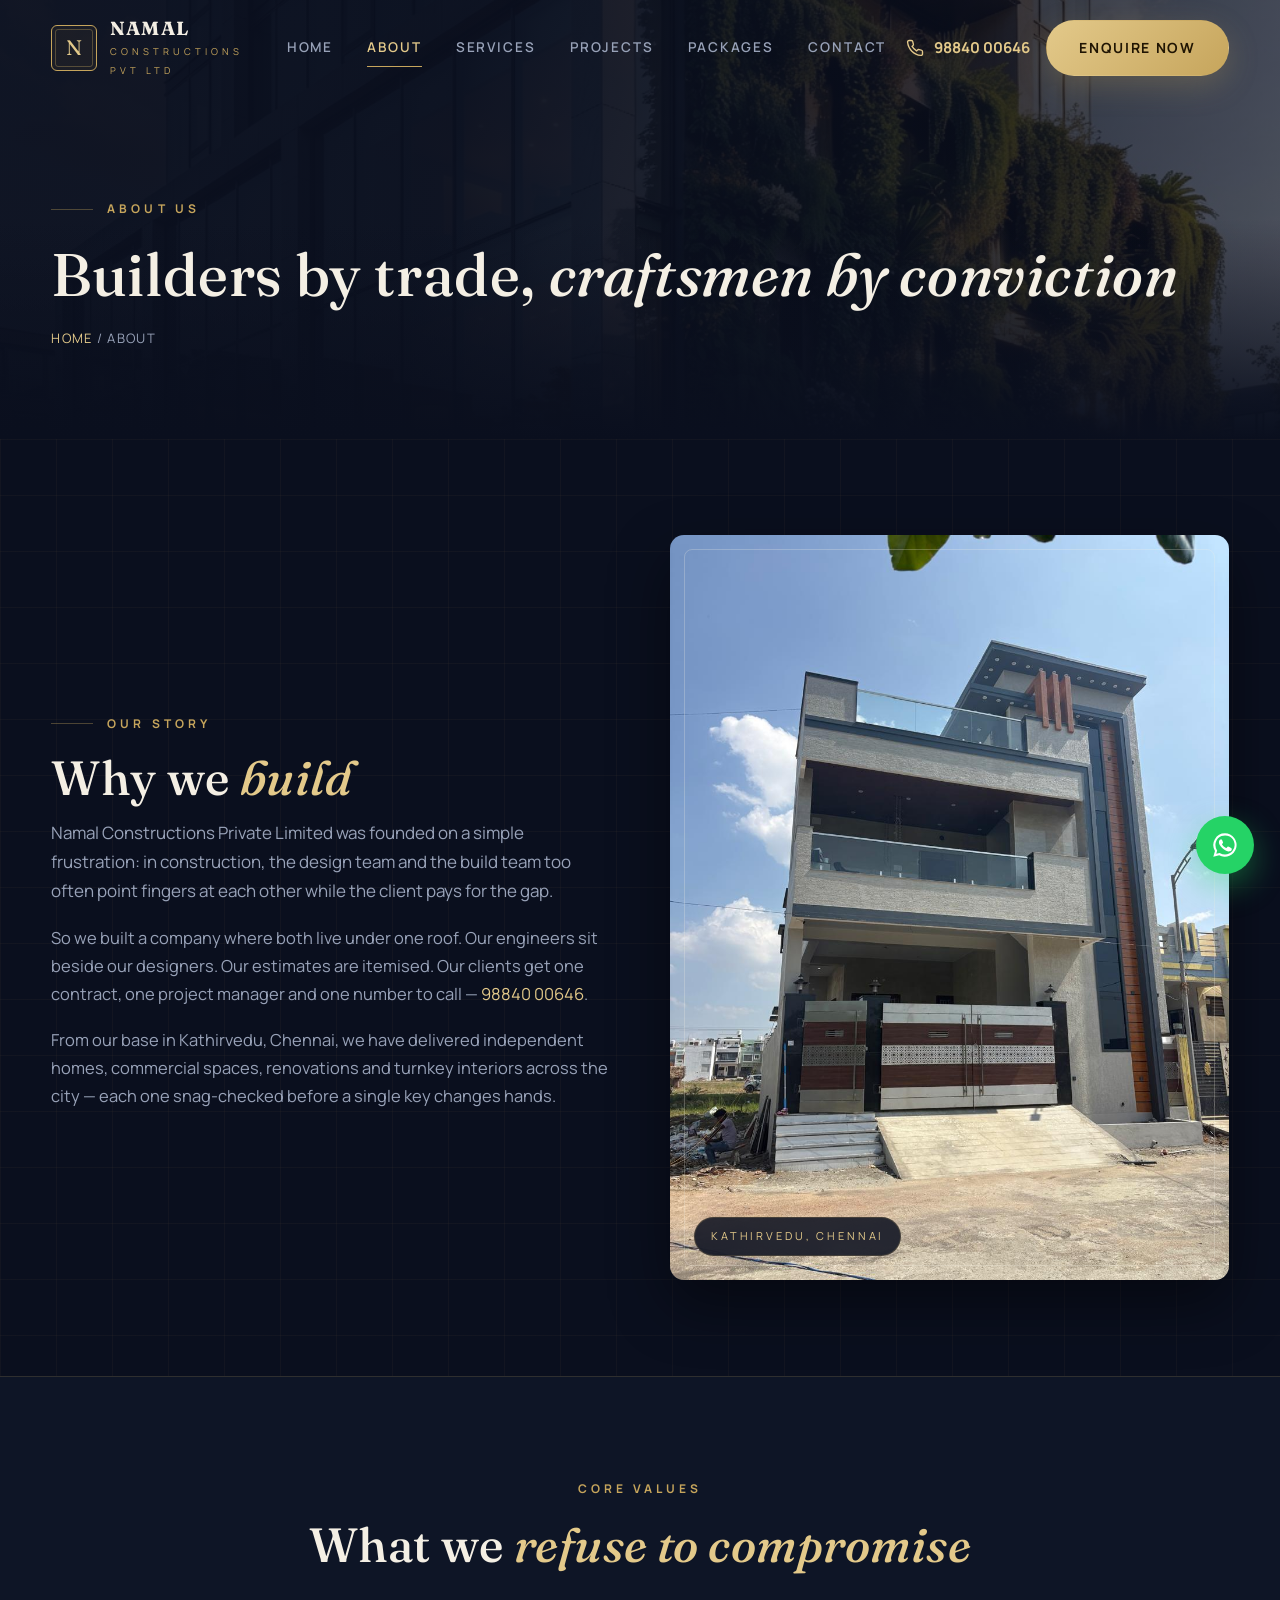
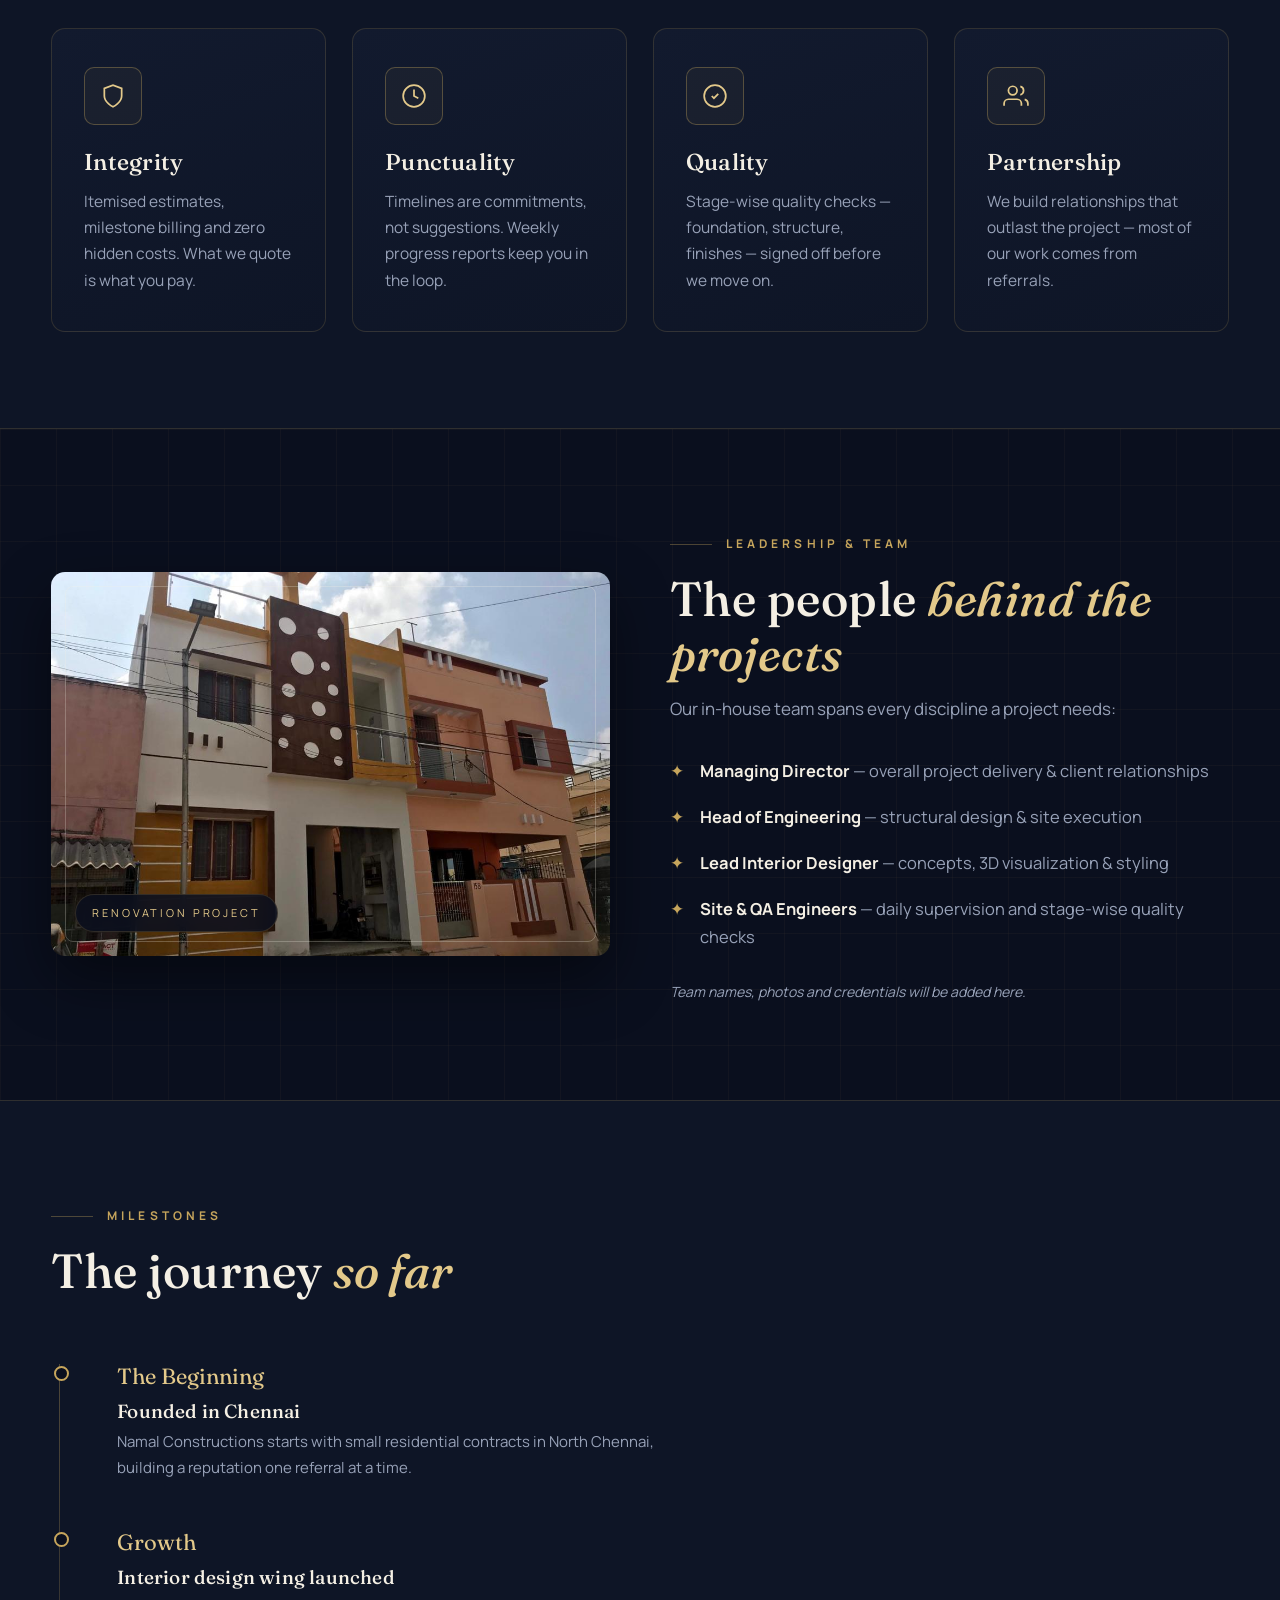
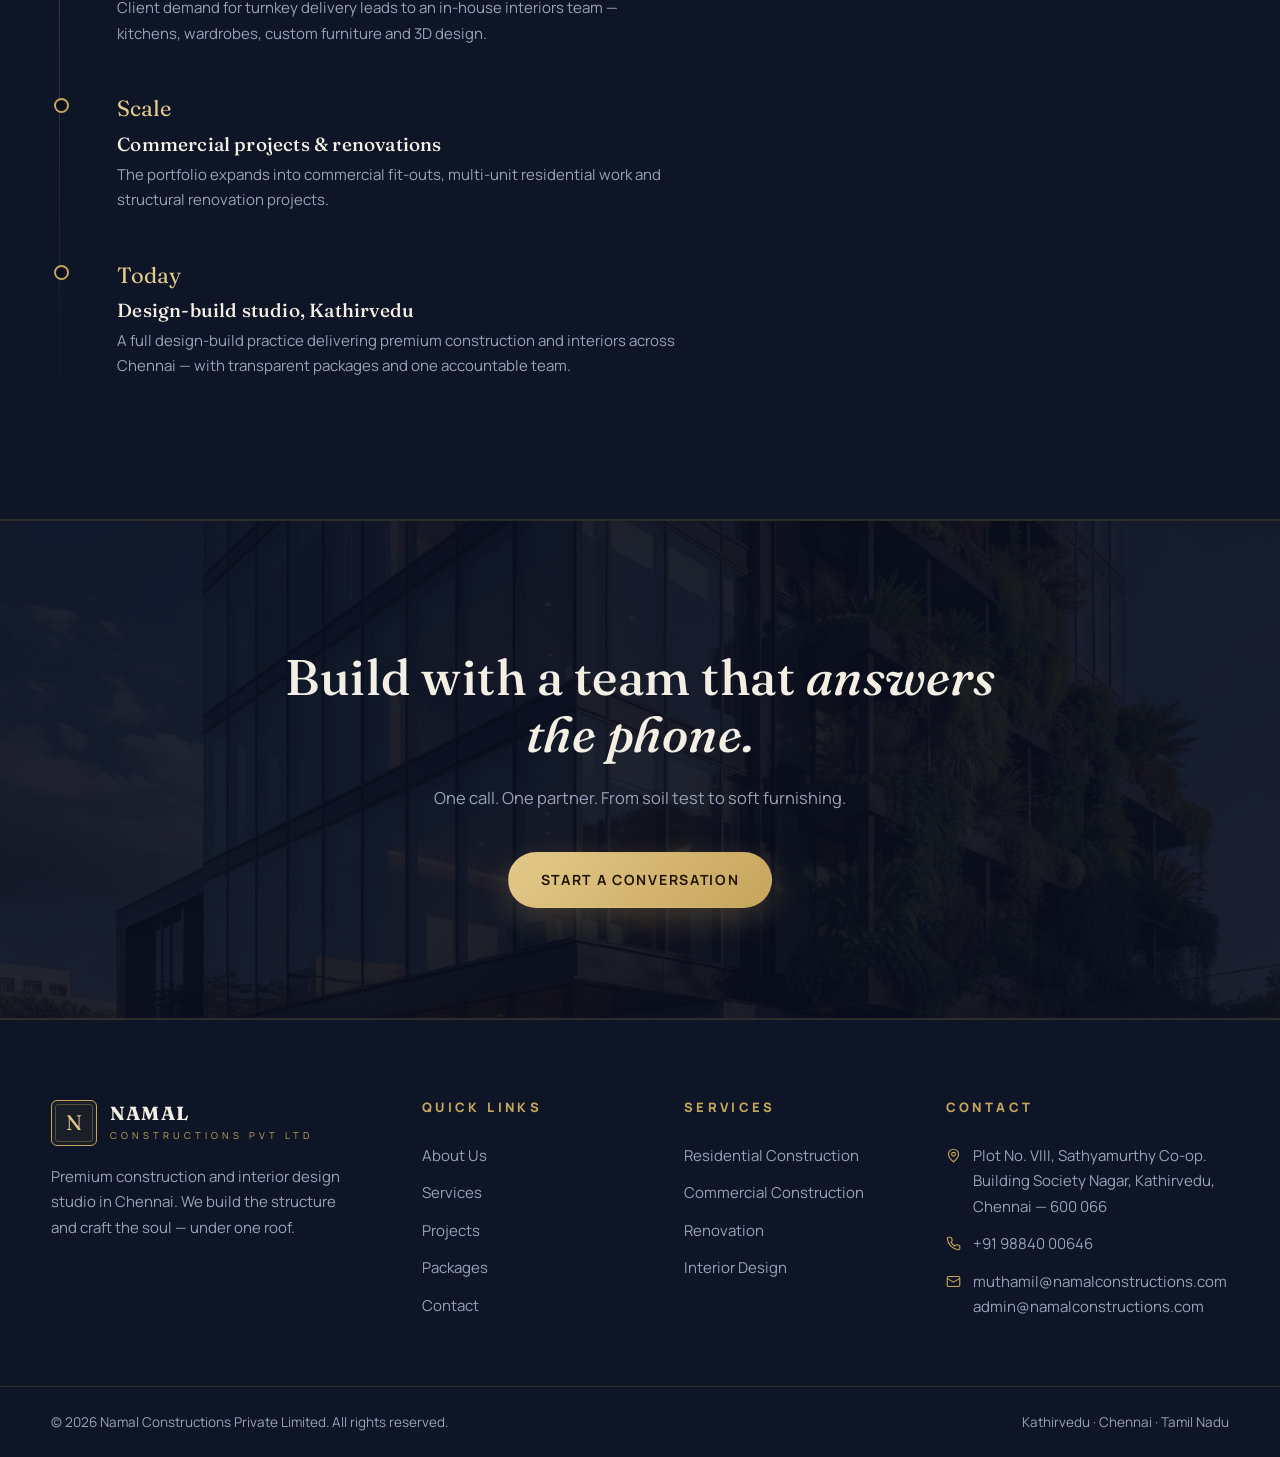
==== commit 838b5d70: "Add business emails to contact page and footer; switch form delivery to admin@" ====
--- a/about.html
+++ b/about.html
@@ -139,6 +139,7 @@
       <ul class="footer-contact">
         <li><svg width="15" height="15" viewBox="0 0 24 24" fill="none" stroke="currentColor" stroke-width="1.8"><path d="M20 10c0 6-8 12-8 12s-8-6-8-12a8 8 0 0 1 16 0z"/><circle cx="12" cy="10" r="3"/></svg><span>Plot No. VIII, Sathyamurthy Co-op. Building Society Nagar, Kathirvedu, Chennai — 600 066</span></li>
         <li><svg width="15" height="15" viewBox="0 0 24 24" fill="none" stroke="currentColor" stroke-width="1.8"><path d="M22 16.9v3a2 2 0 0 1-2.2 2A19.8 19.8 0 0 1 2.1 4.2 2 2 0 0 1 4.1 2h3a2 2 0 0 1 2 1.7c.13.96.36 1.9.7 2.8a2 2 0 0 1-.45 2.1L8.1 9.9a16 16 0 0 0 6 6l1.3-1.3a2 2 0 0 1 2.1-.45c.9.34 1.84.57 2.8.7A2 2 0 0 1 22 16.9z"/></svg><a href="tel:+919884000646">+91 98840 00646</a></li>
+        <li><svg width="15" height="15" viewBox="0 0 24 24" fill="none" stroke="currentColor" stroke-width="1.8"><rect x="2" y="4" width="20" height="16" rx="2"/><path d="m22 7-10 6L2 7"/></svg><span><a href="mailto:muthamil@namalconstructions.com">muthamil@namalconstructions.com</a><br /><a href="mailto:admin@namalconstructions.com">admin@namalconstructions.com</a></span></li>
       </ul>
     </div>
   </div>
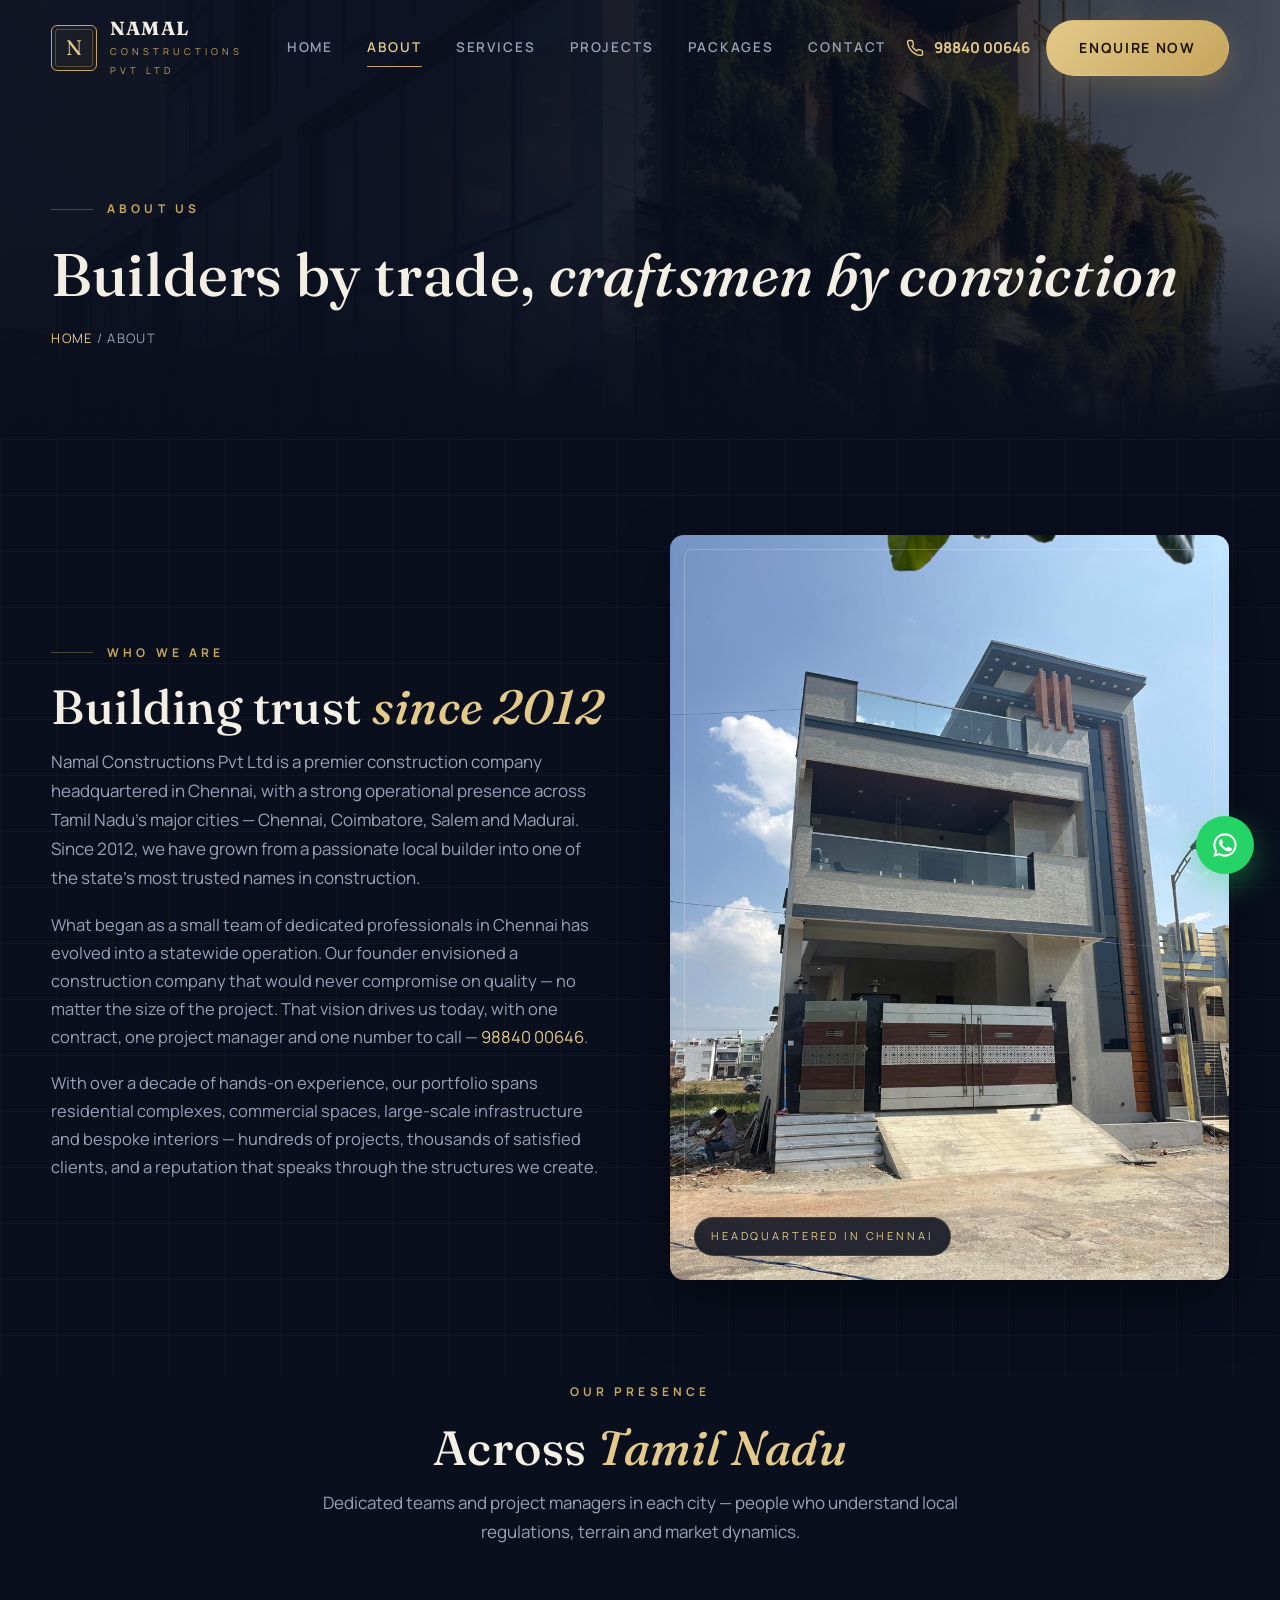
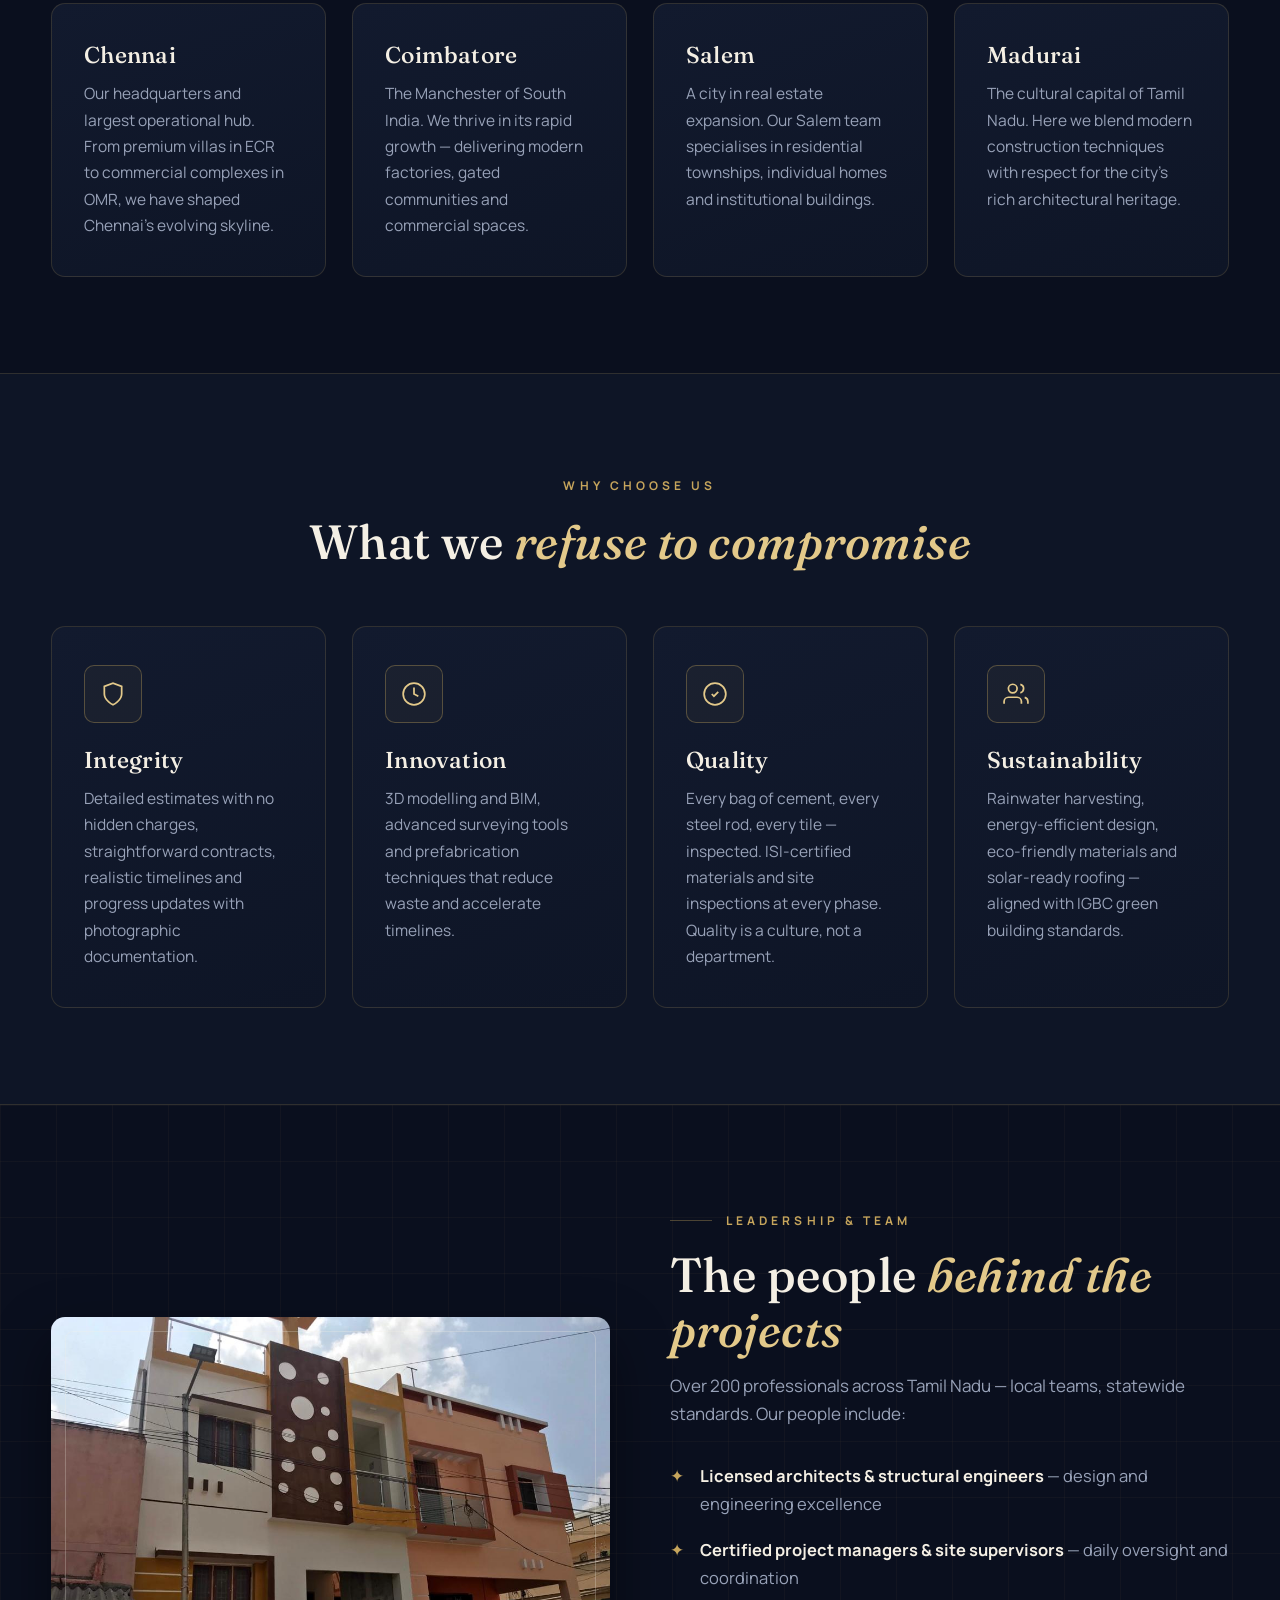
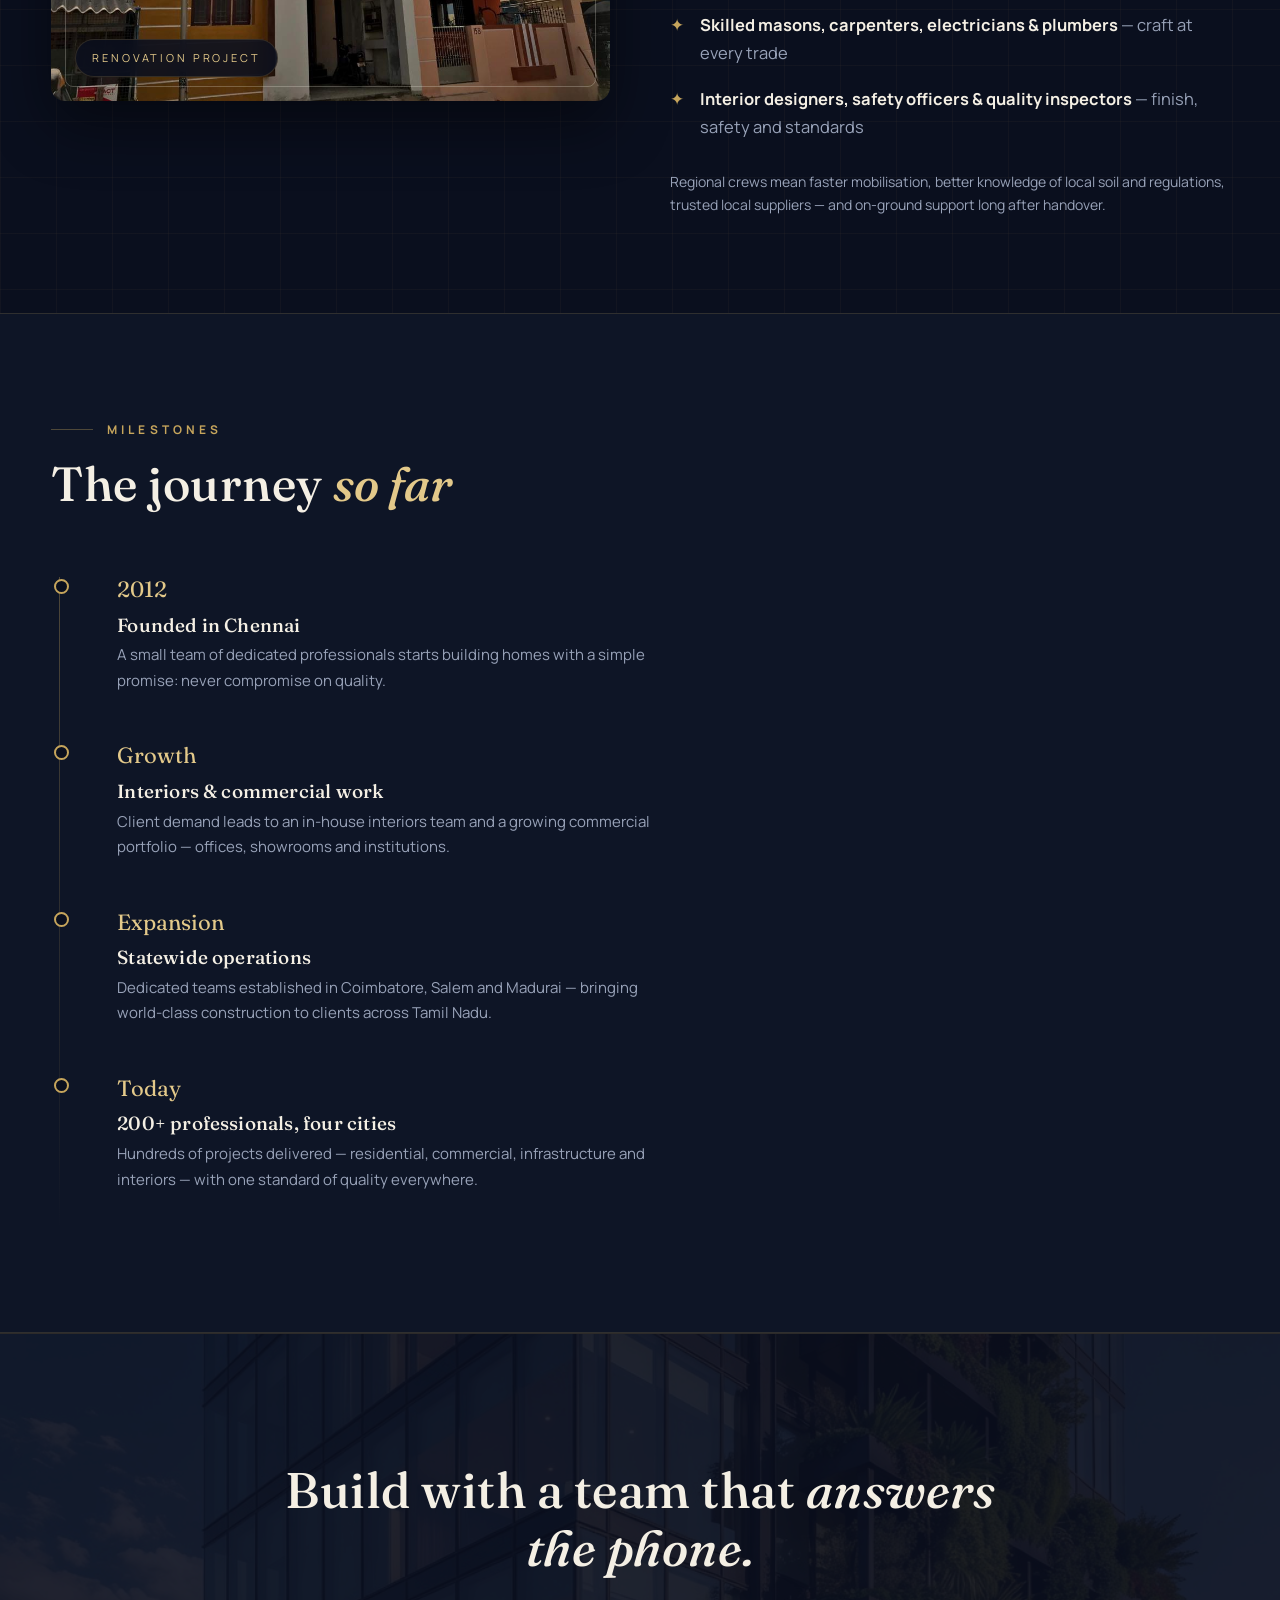
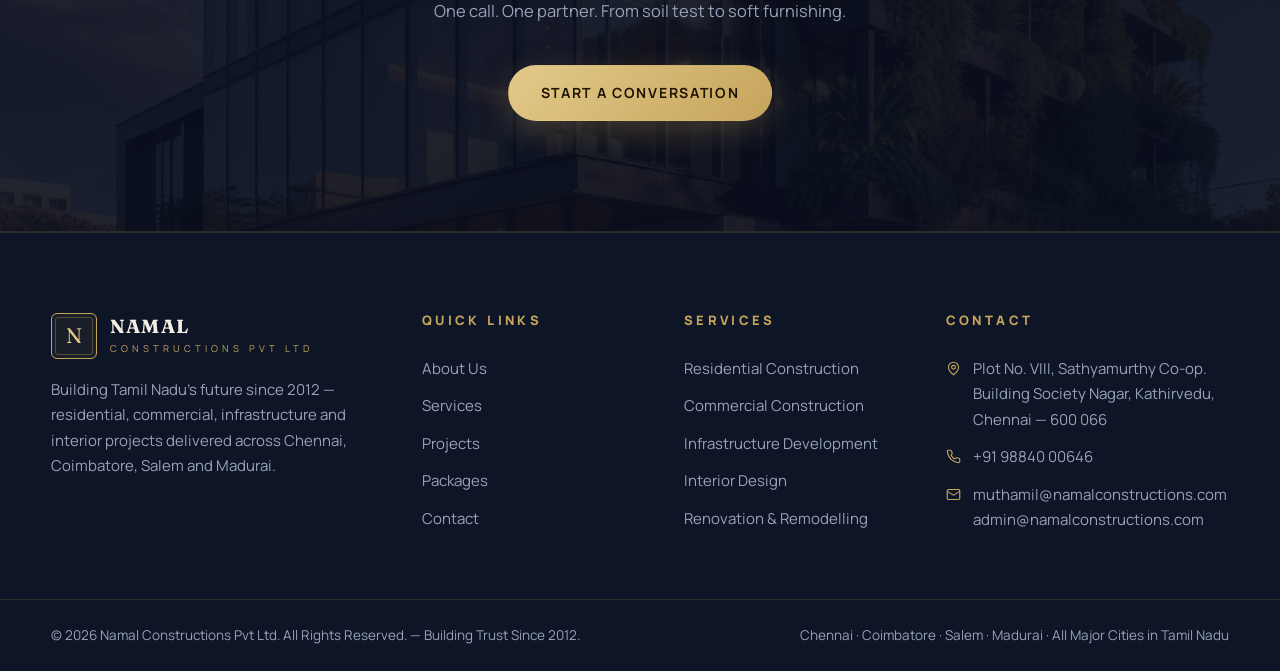
==== commit fe8cec51: "Statewide brand content update: Tamil Nadu presence, new hero, services, process, contact form, SEO " ====
--- a/about.html
+++ b/about.html
@@ -4,7 +4,7 @@
 <meta charset="UTF-8" />
 <meta name="viewport" content="width=device-width, initial-scale=1.0" />
 <title>About Us — Namal Constructions Pvt Ltd, Chennai</title>
-<meta name="description" content="The story, values and team behind Namal Constructions Private Limited — a Chennai construction and interior design studio." />
+<meta name="description" content="The story, values and statewide team behind Namal Constructions Pvt Ltd — building across Chennai, Coimbatore, Salem and Madurai since 2012." />
 <link rel="preconnect" href="https://fonts.googleapis.com" />
 <link rel="preconnect" href="https://fonts.gstatic.com" crossorigin />
 <link href="https://fonts.googleapis.com/css2?family=Fraunces:ital,wght@0,400;0,500;0,600;1,400;1,500&family=Manrope:wght@400;500;600;700;800&display=swap" rel="stylesheet" />
@@ -49,15 +49,32 @@
 <section class="bp-grid">
   <div class="container grid-2">
     <div class="reveal">
-      <span class="eyebrow">Our Story</span>
-      <h2 class="section-title">Why we <em>build</em></h2>
-      <p class="section-lead" style="margin-bottom:18px;">Namal Constructions Private Limited was founded on a simple frustration: in construction, the design team and the build team too often point fingers at each other while the client pays for the gap.</p>
-      <p style="color:var(--muted);margin-bottom:18px;">So we built a company where both live under one roof. Our engineers sit beside our designers. Our estimates are itemised. Our clients get one contract, one project manager and one number to call — <a href="tel:+919884000646" style="color:var(--gold-2);">98840 00646</a>.</p>
-      <p style="color:var(--muted);">From our base in Kathirvedu, Chennai, we have delivered independent homes, commercial spaces, renovations and turnkey interiors across the city — each one snag-checked before a single key changes hands.</p>
+      <span class="eyebrow">Who We Are</span>
+      <h2 class="section-title">Building trust <em>since 2012</em></h2>
+      <p class="section-lead" style="margin-bottom:18px;">Namal Constructions Pvt Ltd is a premier construction company headquartered in Chennai, with a strong operational presence across Tamil Nadu's major cities — Chennai, Coimbatore, Salem and Madurai. Since 2012, we have grown from a passionate local builder into one of the state's most trusted names in construction.</p>
+      <p style="color:var(--muted);margin-bottom:18px;">What began as a small team of dedicated professionals in Chennai has evolved into a statewide operation. Our founder envisioned a construction company that would never compromise on quality — no matter the size of the project. That vision drives us today, with one contract, one project manager and one number to call — <a href="tel:+919884000646" style="color:var(--gold-2);">98840 00646</a>.</p>
+      <p style="color:var(--muted);">With over a decade of hands-on experience, our portfolio spans residential complexes, commercial spaces, large-scale infrastructure and bespoke interiors — hundreds of projects, thousands of satisfied clients, and a reputation that speaks through the structures we create.</p>
     </div>
     <div class="media-frame reveal reveal-d1">
       <img src="assets/img/res-4.jpg" alt="Completed contemporary residence by Namal Constructions" loading="lazy" />
-      <span class="media-tag">Kathirvedu, Chennai</span>
+      <span class="media-tag">Headquartered in Chennai</span>
+    </div>
+  </div>
+</section>
+
+<!-- PRESENCE -->
+<section style="padding-top:0;">
+  <div class="container">
+    <div class="center reveal">
+      <span class="eyebrow">Our Presence</span>
+      <h2 class="section-title">Across <em>Tamil Nadu</em></h2>
+      <p class="section-lead">Dedicated teams and project managers in each city — people who understand local regulations, terrain and market dynamics.</p>
+    </div>
+    <div class="grid-4" style="margin-top:56px;">
+      <div class="card reveal"><h3>Chennai</h3><p>Our headquarters and largest operational hub. From premium villas in ECR to commercial complexes in OMR, we have shaped Chennai's evolving skyline.</p></div>
+      <div class="card reveal reveal-d1"><h3>Coimbatore</h3><p>The Manchester of South India. We thrive in its rapid growth — delivering modern factories, gated communities and commercial spaces.</p></div>
+      <div class="card reveal reveal-d2"><h3>Salem</h3><p>A city in real estate expansion. Our Salem team specialises in residential townships, individual homes and institutional buildings.</p></div>
+      <div class="card reveal reveal-d3"><h3>Madurai</h3><p>The cultural capital of Tamil Nadu. Here we blend modern construction techniques with respect for the city's rich architectural heritage.</p></div>
     </div>
   </div>
 </section>
@@ -66,14 +83,14 @@
 <section style="background:var(--ink-2);border-block:1px solid var(--line);">
   <div class="container">
     <div class="center reveal">
-      <span class="eyebrow">Core Values</span>
+      <span class="eyebrow">Why Choose Us</span>
       <h2 class="section-title">What we <em>refuse to compromise</em></h2>
     </div>
     <div class="grid-4" style="margin-top:56px;">
-      <div class="card reveal"><div class="icon"><svg width="26" height="26" viewBox="0 0 24 24" fill="none" stroke="currentColor" stroke-width="1.6"><path d="M12 22s8-4 8-10V5l-8-3-8 3v7c0 6 8 10 8 10z"/></svg></div><h3>Integrity</h3><p>Itemised estimates, milestone billing and zero hidden costs. What we quote is what you pay.</p></div>
-      <div class="card reveal reveal-d1"><div class="icon"><svg width="26" height="26" viewBox="0 0 24 24" fill="none" stroke="currentColor" stroke-width="1.6"><circle cx="12" cy="12" r="10"/><path d="M12 6v6l4 2"/></svg></div><h3>Punctuality</h3><p>Timelines are commitments, not suggestions. Weekly progress reports keep you in the loop.</p></div>
-      <div class="card reveal reveal-d2"><div class="icon"><svg width="26" height="26" viewBox="0 0 24 24" fill="none" stroke="currentColor" stroke-width="1.6"><path d="m9 12 2 2 4-4"/><circle cx="12" cy="12" r="10"/></svg></div><h3>Quality</h3><p>Stage-wise quality checks — foundation, structure, finishes — signed off before we move on.</p></div>
-      <div class="card reveal reveal-d3"><div class="icon"><svg width="26" height="26" viewBox="0 0 24 24" fill="none" stroke="currentColor" stroke-width="1.6"><path d="M17 21v-2a4 4 0 0 0-4-4H5a4 4 0 0 0-4 4v2"/><circle cx="9" cy="7" r="4"/><path d="M23 21v-2a4 4 0 0 0-3-3.87M16 3.13a4 4 0 0 1 0 7.75"/></svg></div><h3>Partnership</h3><p>We build relationships that outlast the project — most of our work comes from referrals.</p></div>
+      <div class="card reveal"><div class="icon"><svg width="26" height="26" viewBox="0 0 24 24" fill="none" stroke="currentColor" stroke-width="1.6"><path d="M12 22s8-4 8-10V5l-8-3-8 3v7c0 6 8 10 8 10z"/></svg></div><h3>Integrity</h3><p>Detailed estimates with no hidden charges, straightforward contracts, realistic timelines and progress updates with photographic documentation.</p></div>
+      <div class="card reveal reveal-d1"><div class="icon"><svg width="26" height="26" viewBox="0 0 24 24" fill="none" stroke="currentColor" stroke-width="1.6"><circle cx="12" cy="12" r="10"/><path d="M12 6v6l4 2"/></svg></div><h3>Innovation</h3><p>3D modelling and BIM, advanced surveying tools and prefabrication techniques that reduce waste and accelerate timelines.</p></div>
+      <div class="card reveal reveal-d2"><div class="icon"><svg width="26" height="26" viewBox="0 0 24 24" fill="none" stroke="currentColor" stroke-width="1.6"><path d="m9 12 2 2 4-4"/><circle cx="12" cy="12" r="10"/></svg></div><h3>Quality</h3><p>Every bag of cement, every steel rod, every tile — inspected. ISI-certified materials and site inspections at every phase. Quality is a culture, not a department.</p></div>
+      <div class="card reveal reveal-d3"><div class="icon"><svg width="26" height="26" viewBox="0 0 24 24" fill="none" stroke="currentColor" stroke-width="1.6"><path d="M17 21v-2a4 4 0 0 0-4-4H5a4 4 0 0 0-4 4v2"/><circle cx="9" cy="7" r="4"/><path d="M23 21v-2a4 4 0 0 0-3-3.87M16 3.13a4 4 0 0 1 0 7.75"/></svg></div><h3>Sustainability</h3><p>Rainwater harvesting, energy-efficient design, eco-friendly materials and solar-ready roofing — aligned with IGBC green building standards.</p></div>
     </div>
   </div>
 </section>
@@ -88,14 +105,14 @@
     <div class="reveal reveal-d1">
       <span class="eyebrow">Leadership & Team</span>
       <h2 class="section-title">The people <em>behind the projects</em></h2>
-      <p class="section-lead" style="margin-bottom:24px;">Our in-house team spans every discipline a project needs:</p>
+      <p class="section-lead" style="margin-bottom:24px;">Over 200 professionals across Tamil Nadu — local teams, statewide standards. Our people include:</p>
       <ul>
-        <li style="padding:9px 0 9px 30px;position:relative;color:var(--muted);"><span style="position:absolute;left:0;color:var(--gold);">✦</span> <strong style="color:var(--ivory);">Managing Director</strong> — overall project delivery & client relationships</li>
-        <li style="padding:9px 0 9px 30px;position:relative;color:var(--muted);"><span style="position:absolute;left:0;color:var(--gold);">✦</span> <strong style="color:var(--ivory);">Head of Engineering</strong> — structural design & site execution</li>
-        <li style="padding:9px 0 9px 30px;position:relative;color:var(--muted);"><span style="position:absolute;left:0;color:var(--gold);">✦</span> <strong style="color:var(--ivory);">Lead Interior Designer</strong> — concepts, 3D visualization & styling</li>
-        <li style="padding:9px 0 9px 30px;position:relative;color:var(--muted);"><span style="position:absolute;left:0;color:var(--gold);">✦</span> <strong style="color:var(--ivory);">Site & QA Engineers</strong> — daily supervision and stage-wise quality checks</li>
+        <li style="padding:9px 0 9px 30px;position:relative;color:var(--muted);"><span style="position:absolute;left:0;color:var(--gold);">✦</span> <strong style="color:var(--ivory);">Licensed architects & structural engineers</strong> — design and engineering excellence</li>
+        <li style="padding:9px 0 9px 30px;position:relative;color:var(--muted);"><span style="position:absolute;left:0;color:var(--gold);">✦</span> <strong style="color:var(--ivory);">Certified project managers & site supervisors</strong> — daily oversight and coordination</li>
+        <li style="padding:9px 0 9px 30px;position:relative;color:var(--muted);"><span style="position:absolute;left:0;color:var(--gold);">✦</span> <strong style="color:var(--ivory);">Skilled masons, carpenters, electricians & plumbers</strong> — craft at every trade</li>
+        <li style="padding:9px 0 9px 30px;position:relative;color:var(--muted);"><span style="position:absolute;left:0;color:var(--gold);">✦</span> <strong style="color:var(--ivory);">Interior designers, safety officers & quality inspectors</strong> — finish, safety and standards</li>
       </ul>
-      <p style="color:var(--muted);font-size:14px;margin-top:20px;font-style:italic;">Team names, photos and credentials will be added here.</p>
+      <p style="color:var(--muted);font-size:14px;margin-top:20px;">Regional crews mean faster mobilisation, better knowledge of local soil and regulations, trusted local suppliers — and on-ground support long after handover.</p>
     </div>
   </div>
 </section>
@@ -108,10 +125,10 @@
       <h2 class="section-title">The journey <em>so far</em></h2>
     </div>
     <div class="timeline">
-      <div class="tl-item reveal"><div class="year">The Beginning</div><h3>Founded in Chennai</h3><p>Namal Constructions starts with small residential contracts in North Chennai, building a reputation one referral at a time.</p></div>
-      <div class="tl-item reveal"><div class="year">Growth</div><h3>Interior design wing launched</h3><p>Client demand for turnkey delivery leads to an in-house interiors team — kitchens, wardrobes, custom furniture and 3D design.</p></div>
-      <div class="tl-item reveal"><div class="year">Scale</div><h3>Commercial projects & renovations</h3><p>The portfolio expands into commercial fit-outs, multi-unit residential work and structural renovation projects.</p></div>
-      <div class="tl-item reveal"><div class="year">Today</div><h3>Design-build studio, Kathirvedu</h3><p>A full design-build practice delivering premium construction and interiors across Chennai — with transparent packages and one accountable team.</p></div>
+      <div class="tl-item reveal"><div class="year">2012</div><h3>Founded in Chennai</h3><p>A small team of dedicated professionals starts building homes with a simple promise: never compromise on quality.</p></div>
+      <div class="tl-item reveal"><div class="year">Growth</div><h3>Interiors & commercial work</h3><p>Client demand leads to an in-house interiors team and a growing commercial portfolio — offices, showrooms and institutions.</p></div>
+      <div class="tl-item reveal"><div class="year">Expansion</div><h3>Statewide operations</h3><p>Dedicated teams established in Coimbatore, Salem and Madurai — bringing world-class construction to clients across Tamil Nadu.</p></div>
+      <div class="tl-item reveal"><div class="year">Today</div><h3>200+ professionals, four cities</h3><p>Hundreds of projects delivered — residential, commercial, infrastructure and interiors — with one standard of quality everywhere.</p></div>
     </div>
   </div>
 </section>
@@ -131,10 +148,10 @@
   <div class="container footer-grid">
     <div class="footer-brand">
       <a class="logo" href="index.html"><span class="logo-mark">N</span><span class="logo-text"><strong>NAMAL</strong><span>Constructions Pvt Ltd</span></span></a>
-      <p>Premium construction and interior design studio in Chennai. We build the structure and craft the soul — under one roof.</p>
+      <p>Building Tamil Nadu's future since 2012 — residential, commercial, infrastructure and interior projects delivered across Chennai, Coimbatore, Salem and Madurai.</p>
     </div>
     <div><h4>Quick Links</h4><ul><li><a href="about.html">About Us</a></li><li><a href="services.html">Services</a></li><li><a href="projects.html">Projects</a></li><li><a href="services.html#packages">Packages</a></li><li><a href="contact.html">Contact</a></li></ul></div>
-    <div><h4>Services</h4><ul><li><a href="services.html#construction">Residential Construction</a></li><li><a href="services.html#construction">Commercial Construction</a></li><li><a href="services.html#construction">Renovation</a></li><li><a href="services.html#interiors">Interior Design</a></li></ul></div>
+    <div><h4>Services</h4><ul><li><a href="services.html#construction">Residential Construction</a></li><li><a href="services.html#construction">Commercial Construction</a></li><li><a href="services.html#construction">Infrastructure Development</a></li><li><a href="services.html#interiors">Interior Design</a></li><li><a href="services.html#construction">Renovation &amp; Remodelling</a></li></ul></div>
     <div><h4>Contact</h4>
       <ul class="footer-contact">
         <li><svg width="15" height="15" viewBox="0 0 24 24" fill="none" stroke="currentColor" stroke-width="1.8"><path d="M20 10c0 6-8 12-8 12s-8-6-8-12a8 8 0 0 1 16 0z"/><circle cx="12" cy="10" r="3"/></svg><span>Plot No. VIII, Sathyamurthy Co-op. Building Society Nagar, Kathirvedu, Chennai — 600 066</span></li>
@@ -143,7 +160,7 @@
       </ul>
     </div>
   </div>
-  <div class="footer-bottom"><div class="container" style="display:flex;justify-content:space-between;flex-wrap:wrap;gap:12px;"><span>© <span data-year></span> Namal Constructions Private Limited. All rights reserved.</span><span>Kathirvedu · Chennai · Tamil Nadu</span></div></div>
+  <div class="footer-bottom"><div class="container" style="display:flex;justify-content:space-between;flex-wrap:wrap;gap:12px;"><span>© <span data-year></span> Namal Constructions Pvt Ltd. All Rights Reserved. — Building Trust Since 2012.</span><span>Chennai · Coimbatore · Salem · Madurai · All Major Cities in Tamil Nadu</span></div></div>
 </footer>
 
 <a class="float-wa" href="https://wa.me/919884000646?text=Hi%20Namal%20Constructions%2C%20I%27d%20like%20to%20discuss%20a%20project." target="_blank" rel="noopener" aria-label="Chat on WhatsApp"><svg width="28" height="28" viewBox="0 0 24 24" fill="currentColor"><path d="M12 2a10 10 0 0 0-8.6 15.1L2 22l5-1.3A10 10 0 1 0 12 2zm0 18.2a8.2 8.2 0 0 1-4.2-1.2l-.3-.2-3 .8.8-2.9-.2-.3A8.2 8.2 0 1 1 12 20.2zm4.5-6.1c-.2-.1-1.5-.7-1.7-.8-.2-.1-.4-.1-.6.1-.2.2-.6.8-.8 1-.1.2-.3.2-.5.1a6.7 6.7 0 0 1-2-1.2 7.5 7.5 0 0 1-1.4-1.7c-.1-.2 0-.4.1-.5l.4-.5c.1-.2.2-.3.3-.5.1-.2 0-.4 0-.5l-.8-1.9c-.2-.5-.4-.4-.6-.4h-.5c-.2 0-.5.1-.7.3-.2.3-.9.9-.9 2.2s1 2.5 1.1 2.7c.1.2 1.9 3 4.7 4.2.7.3 1.2.5 1.6.6.7.2 1.3.2 1.8.1.6-.1 1.5-.6 1.7-1.2.2-.6.2-1.1.1-1.2 0-.1-.2-.2-.4-.3z"/></svg></a>
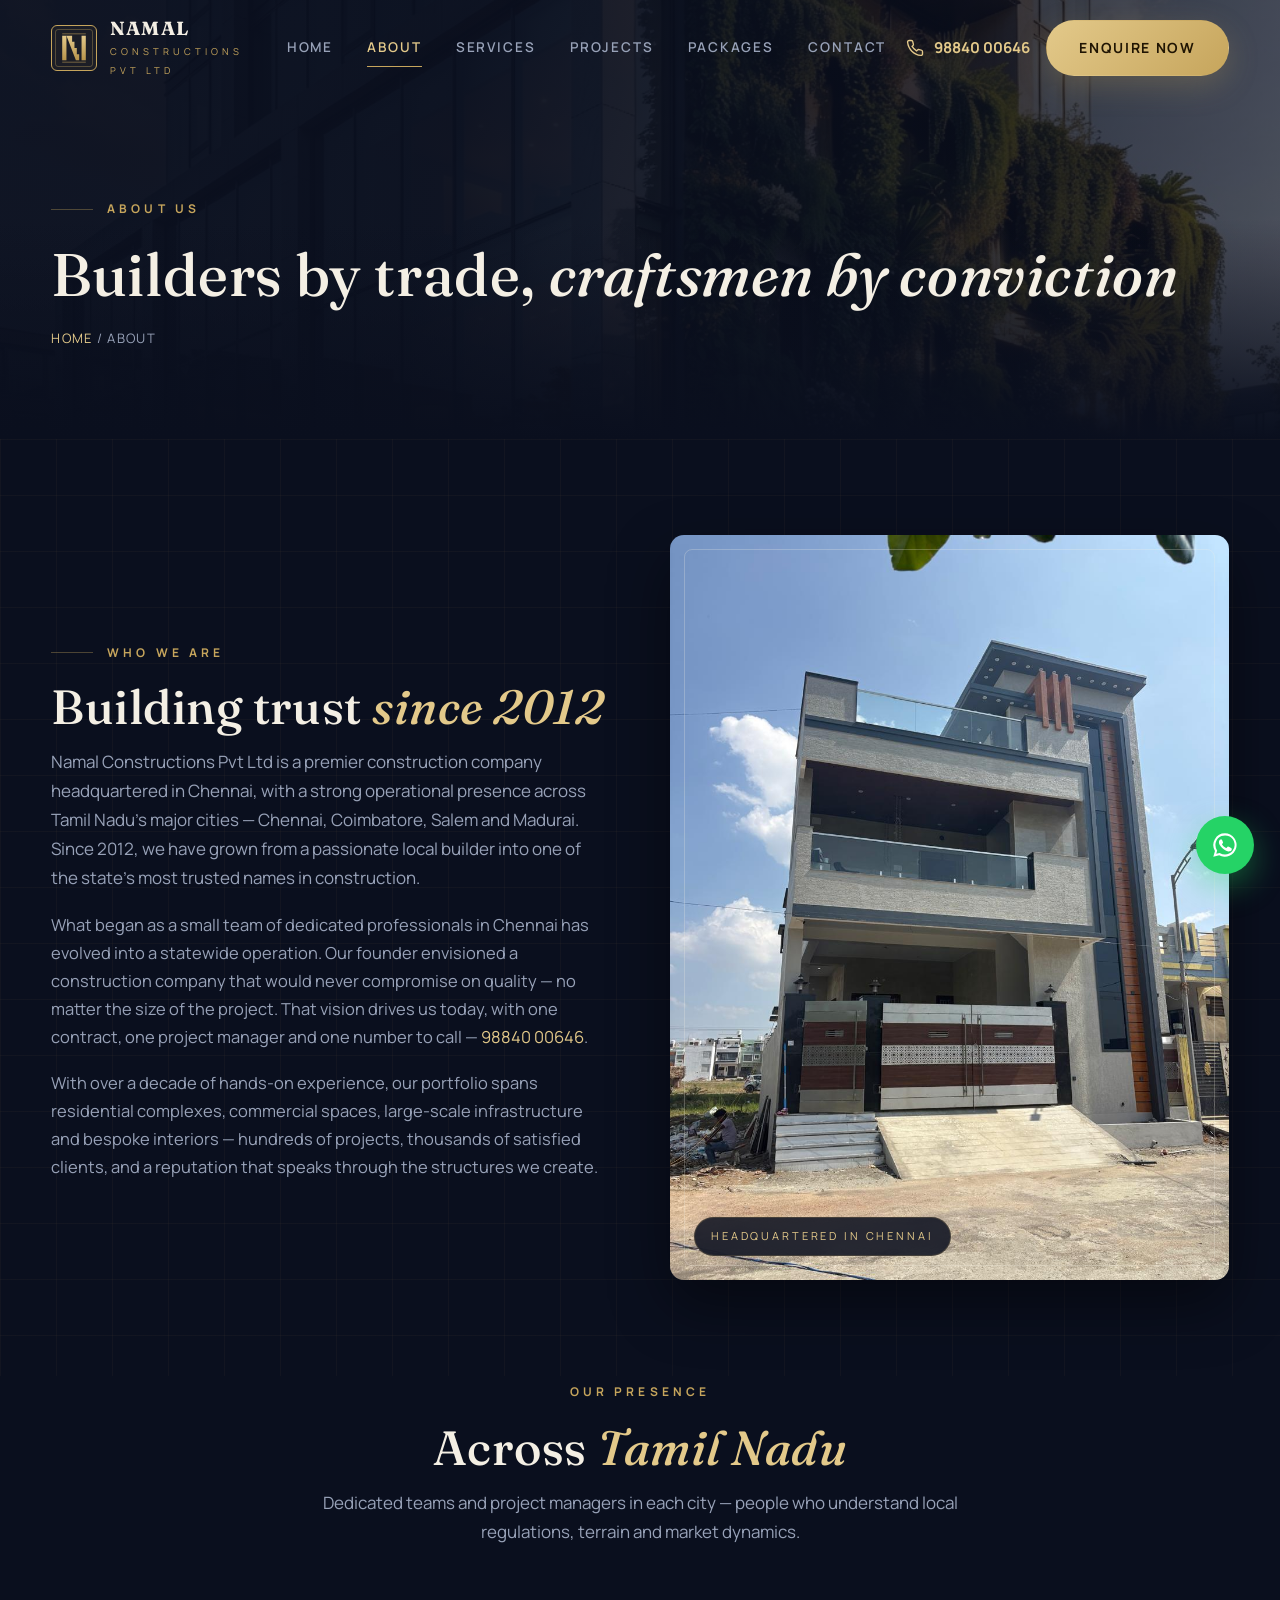
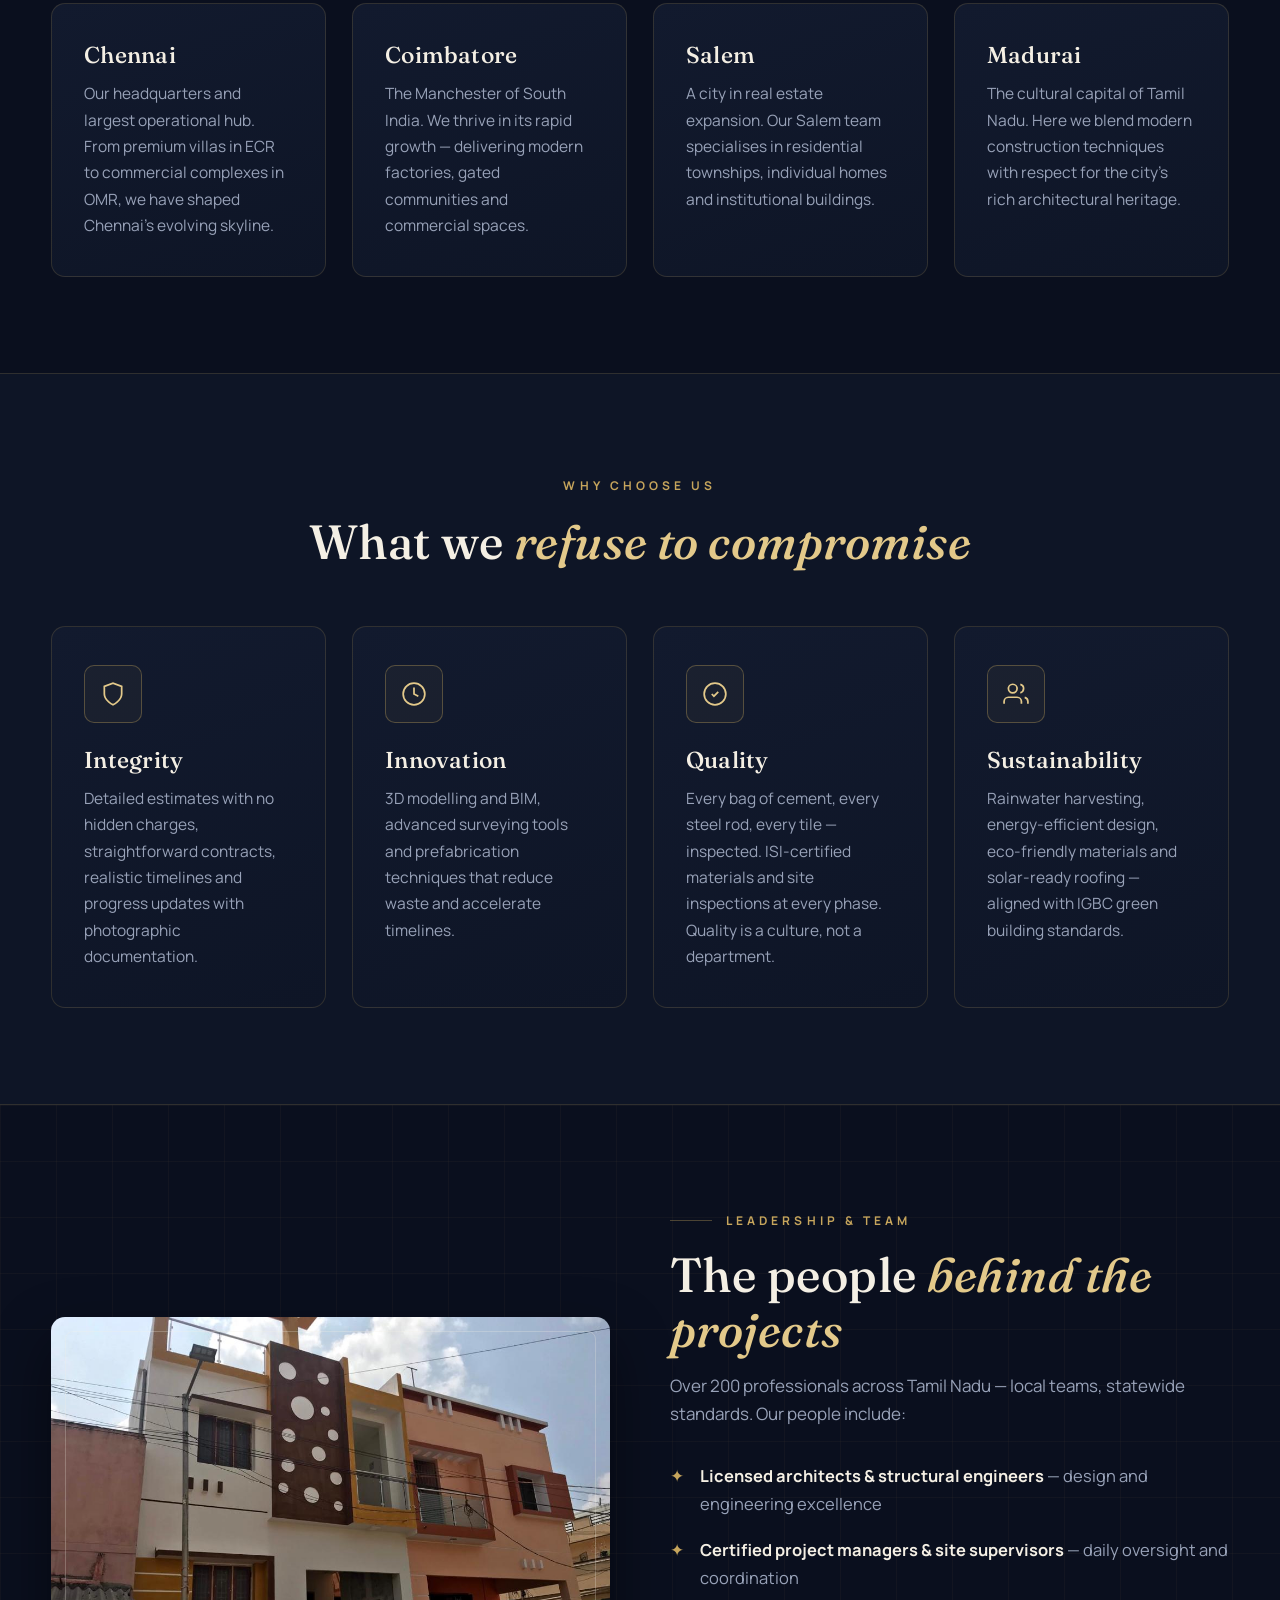
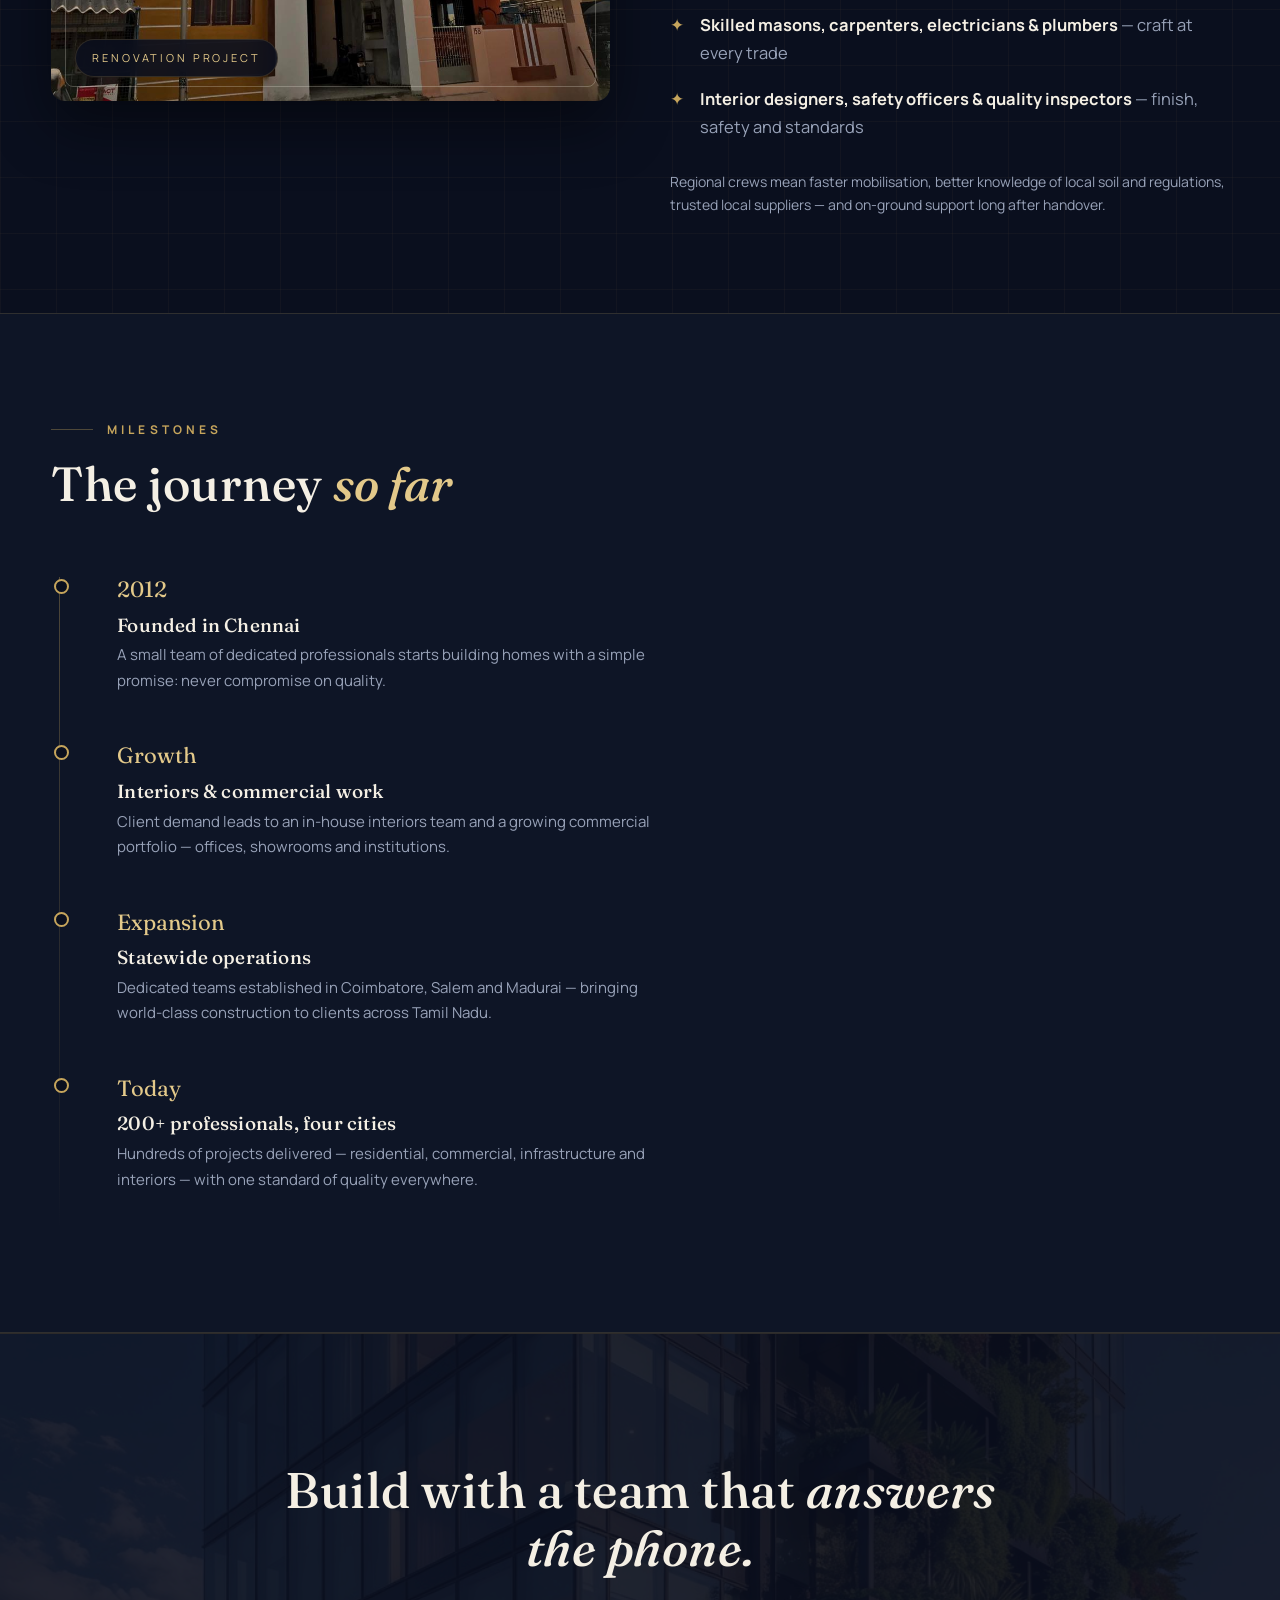
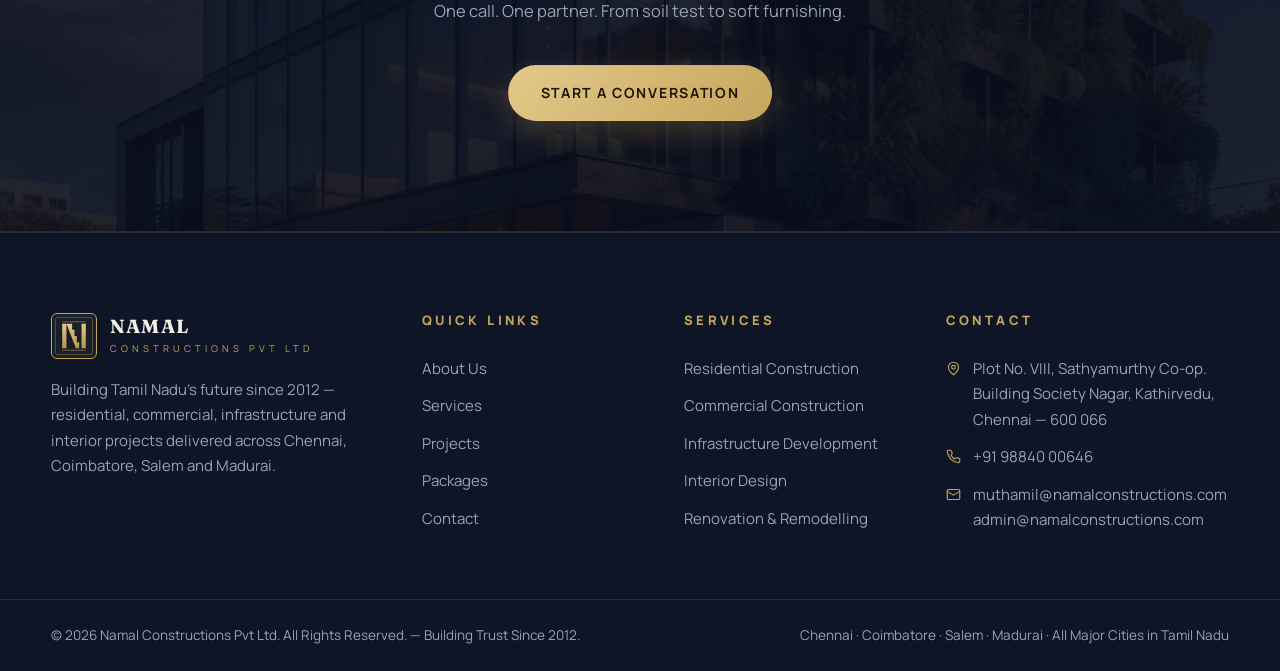
==== commit cbb7a1b7: "New brand logo: structural N mark (pillars + staircase), applied to header, footer, favicon; standal" ====
--- a/about.html
+++ b/about.html
@@ -9,14 +9,14 @@
 <link rel="preconnect" href="https://fonts.gstatic.com" crossorigin />
 <link href="https://fonts.googleapis.com/css2?family=Fraunces:ital,wght@0,400;0,500;0,600;1,400;1,500&family=Manrope:wght@400;500;600;700;800&display=swap" rel="stylesheet" />
 <link rel="stylesheet" href="assets/css/style.css" />
-<link rel="icon" href="data:image/svg+xml,<svg xmlns='http://www.w3.org/2000/svg' viewBox='0 0 100 100'><rect width='100' height='100' rx='14' fill='%230a0f1e'/><text x='50' y='68' font-size='52' text-anchor='middle' fill='%23c6a55c' font-family='Georgia'>N</text></svg>" />
+<link rel="icon" href="data:image/svg+xml,<svg xmlns='http://www.w3.org/2000/svg' viewBox='0 0 100 100'><rect width='100' height='100' rx='16' fill='%230a0f1e'/><rect x='7' y='7' width='86' height='86' rx='11' fill='none' stroke='%23c6a55c' stroke-width='4'/><rect x='24' y='24' width='11' height='52' fill='%23d4b26a'/><rect x='65' y='24' width='11' height='52' fill='%23d4b26a'/><path d='M35 24 H48 v13 h6 v13 h6 v13 h5 v13 H53 Z' fill='%23d4b26a'/></svg>" />
 </head>
 <body>
 
 <header class="site-header">
   <div class="container header-inner">
     <a class="logo" href="index.html" aria-label="Namal Constructions home">
-      <span class="logo-mark">N</span>
+      <span class="logo-mark"><svg viewBox="20 14 60 72" xmlns="http://www.w3.org/2000/svg" aria-hidden="true"><defs><linearGradient id="lgN" x1="0" y1="0" x2="0" y2="1"><stop offset="0" stop-color="#e3c98a"/><stop offset="1" stop-color="#b8944a"/></linearGradient></defs><rect x="25" y="24" width="9" height="52" fill="url(#lgN)"/><rect x="66" y="24" width="9" height="52" fill="url(#lgN)"/><path d="M34 24 H46 v13 h5 v13 h5 v13 h5 v13 H54 Z" fill="url(#lgN)"/><rect x="25" y="19" width="50" height="2" fill="#c6a55c" fill-opacity="0.55"/><rect x="25" y="79" width="50" height="2" fill="#c6a55c" fill-opacity="0.55"/></svg></span>
       <span class="logo-text"><strong>NAMAL</strong><span>Constructions Pvt Ltd</span></span>
     </a>
     <nav class="nav" aria-label="Main navigation">
@@ -147,7 +147,7 @@
 <footer class="site-footer">
   <div class="container footer-grid">
     <div class="footer-brand">
-      <a class="logo" href="index.html"><span class="logo-mark">N</span><span class="logo-text"><strong>NAMAL</strong><span>Constructions Pvt Ltd</span></span></a>
+      <a class="logo" href="index.html"><span class="logo-mark"><svg viewBox="20 14 60 72" xmlns="http://www.w3.org/2000/svg" aria-hidden="true"><defs><linearGradient id="lgN" x1="0" y1="0" x2="0" y2="1"><stop offset="0" stop-color="#e3c98a"/><stop offset="1" stop-color="#b8944a"/></linearGradient></defs><rect x="25" y="24" width="9" height="52" fill="url(#lgN)"/><rect x="66" y="24" width="9" height="52" fill="url(#lgN)"/><path d="M34 24 H46 v13 h5 v13 h5 v13 h5 v13 H54 Z" fill="url(#lgN)"/><rect x="25" y="19" width="50" height="2" fill="#c6a55c" fill-opacity="0.55"/><rect x="25" y="79" width="50" height="2" fill="#c6a55c" fill-opacity="0.55"/></svg></span><span class="logo-text"><strong>NAMAL</strong><span>Constructions Pvt Ltd</span></span></a>
       <p>Building Tamil Nadu's future since 2012 — residential, commercial, infrastructure and interior projects delivered across Chennai, Coimbatore, Salem and Madurai.</p>
     </div>
     <div><h4>Quick Links</h4><ul><li><a href="about.html">About Us</a></li><li><a href="services.html">Services</a></li><li><a href="projects.html">Projects</a></li><li><a href="services.html#packages">Packages</a></li><li><a href="contact.html">Contact</a></li></ul></div>
--- a/assets/css/style.css
+++ b/assets/css/style.css
@@ -108,6 +108,7 @@
   background: rgba(198,165,92,0.06);
 }
 .logo-mark::after { content: ""; position: absolute; inset: 3px; border: 1px solid var(--gold-dim); border-radius: 3px; }
+.logo-mark svg { width: 30px; height: 34px; display: block; }
 .logo-text { line-height: 1.15; }
 .logo-text strong { font-family: var(--font-head); font-size: 19px; letter-spacing: 0.06em; display: block; color: var(--ivory); }
 .logo-text span { font-size: 9.5px; letter-spacing: 0.42em; text-transform: uppercase; color: var(--gold); }
@@ -141,6 +142,20 @@
 .hero-scrim::after { content: ""; position: absolute; inset: auto 0 0 0; height: 220px; background: linear-gradient(transparent, var(--ink)); }
 
 .hero-content { max-width: 760px; }
+.hero-tagline {
+  margin-bottom: 18px;
+  font-family: var(--font-head);
+  font-weight: 500;
+  font-size: clamp(15px, 2vw, 24px);
+  letter-spacing: 0.5em;
+  text-transform: uppercase;
+  white-space: nowrap;
+  color: var(--gold);
+  text-shadow: 0 2px 18px rgba(198, 165, 92, 0.45);
+}
+@media (max-width: 900px) {
+  .hero-tagline { white-space: normal; font-size: 18px; letter-spacing: 0.35em; line-height: 2; }
+}
 .hero h1 { font-size: clamp(40px, 6vw, 74px); margin: 22px 0 24px; }
 .hero h1 em { font-style: italic; color: var(--gold-2); }
 .hero p { color: #c6cddc; font-size: clamp(16px, 1.6vw, 19px); max-width: 560px; margin-bottom: 40px; }
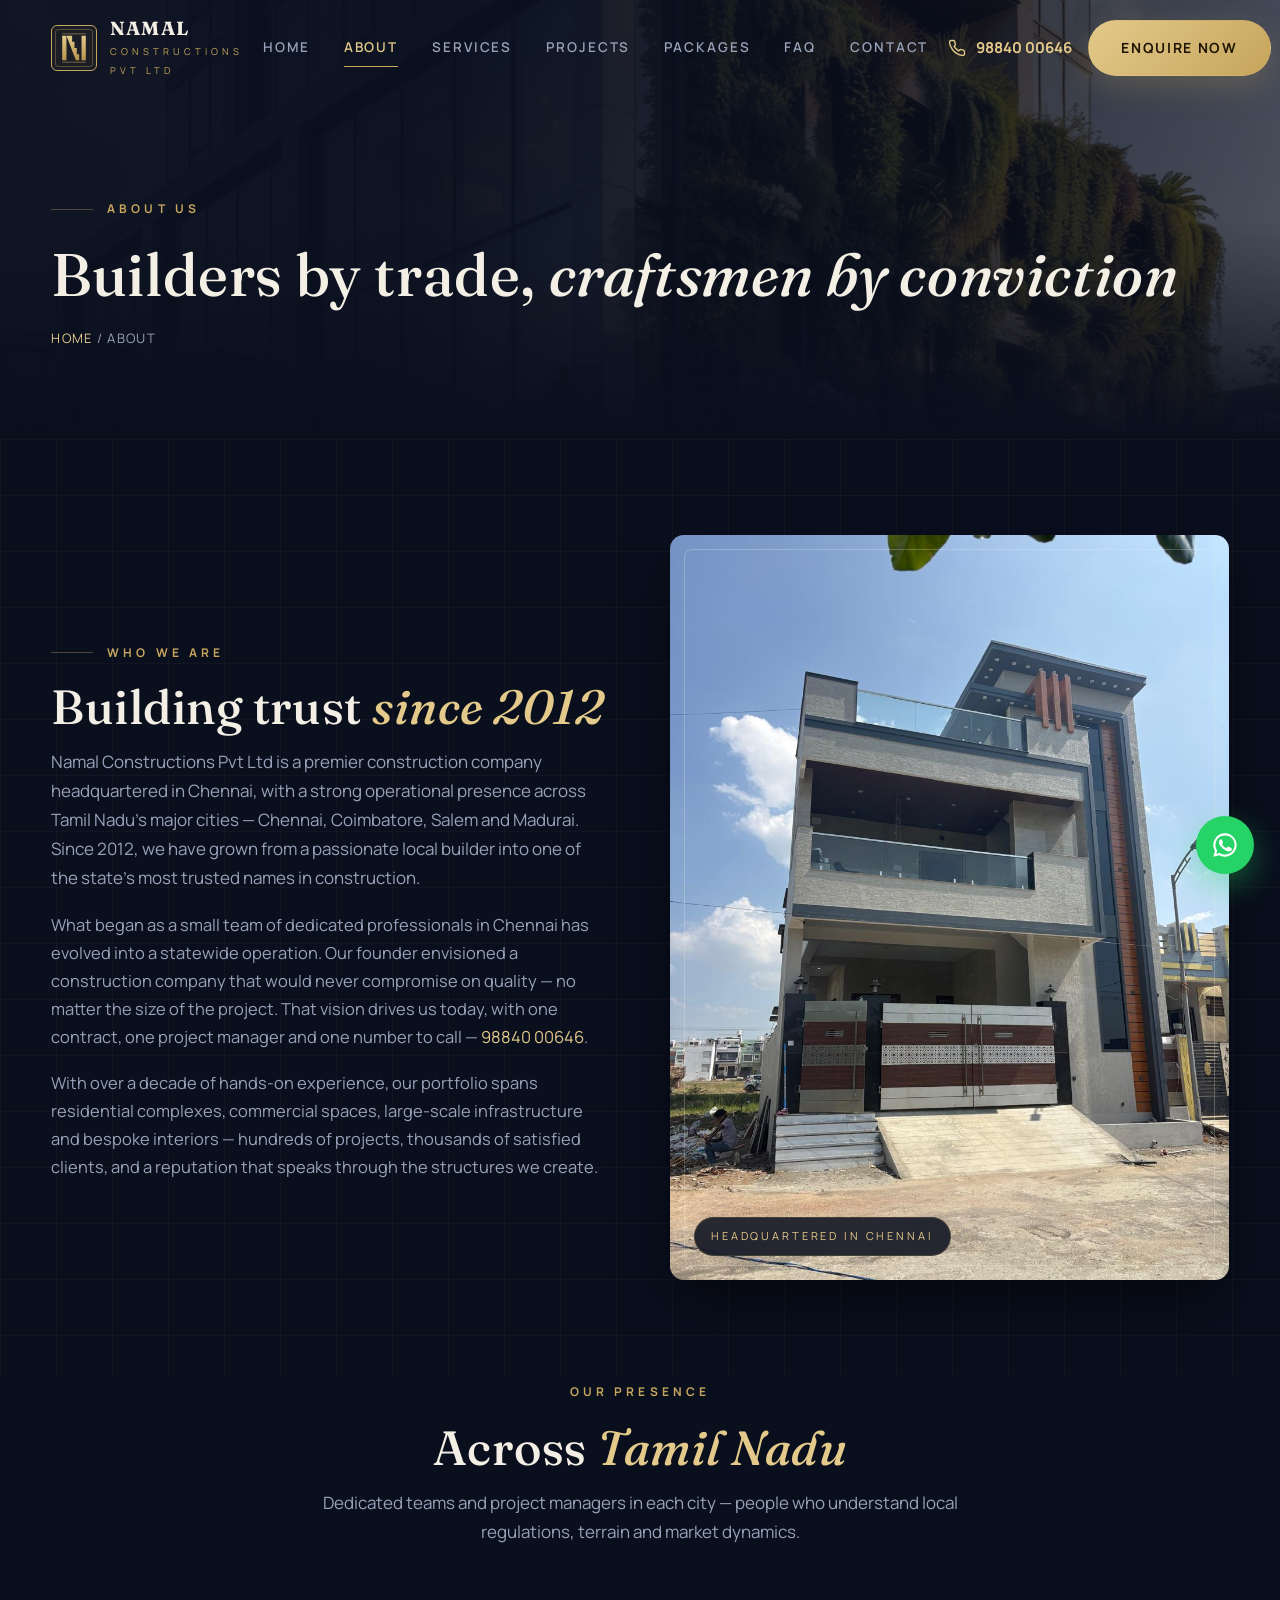
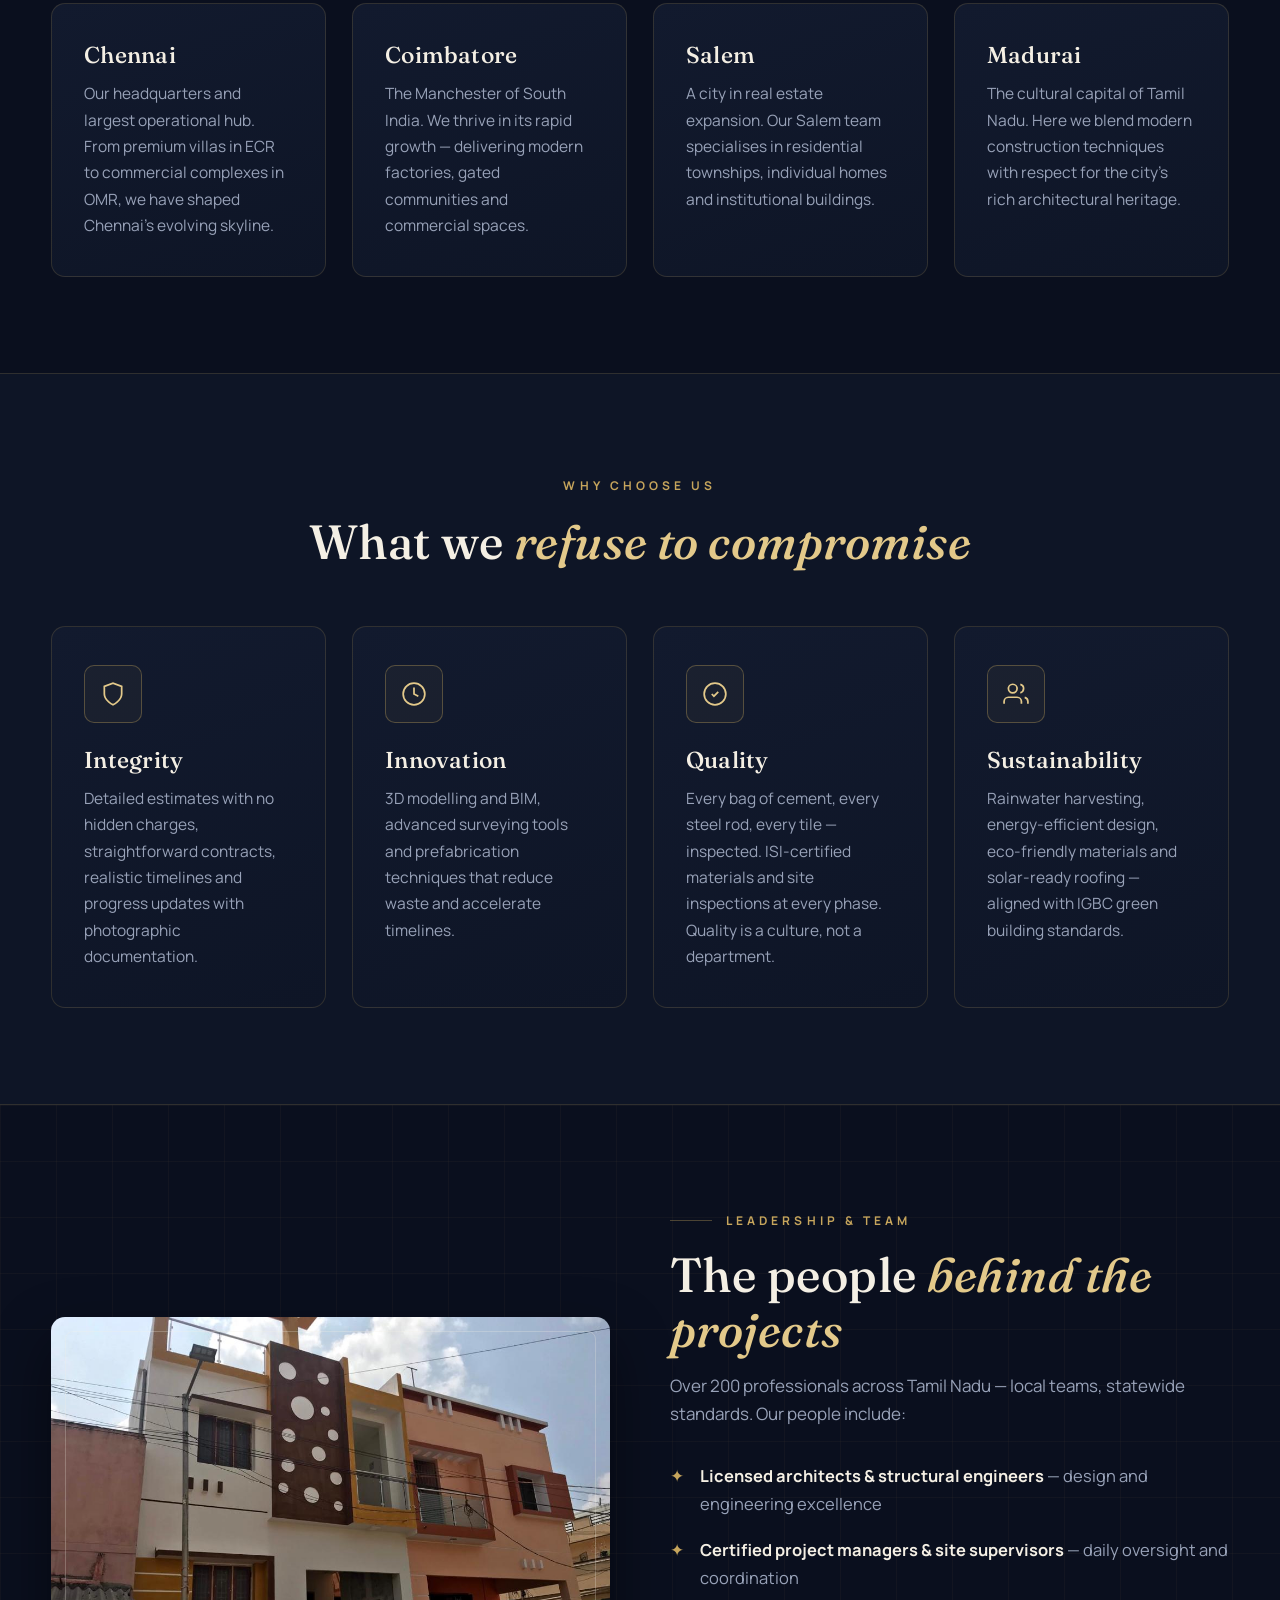
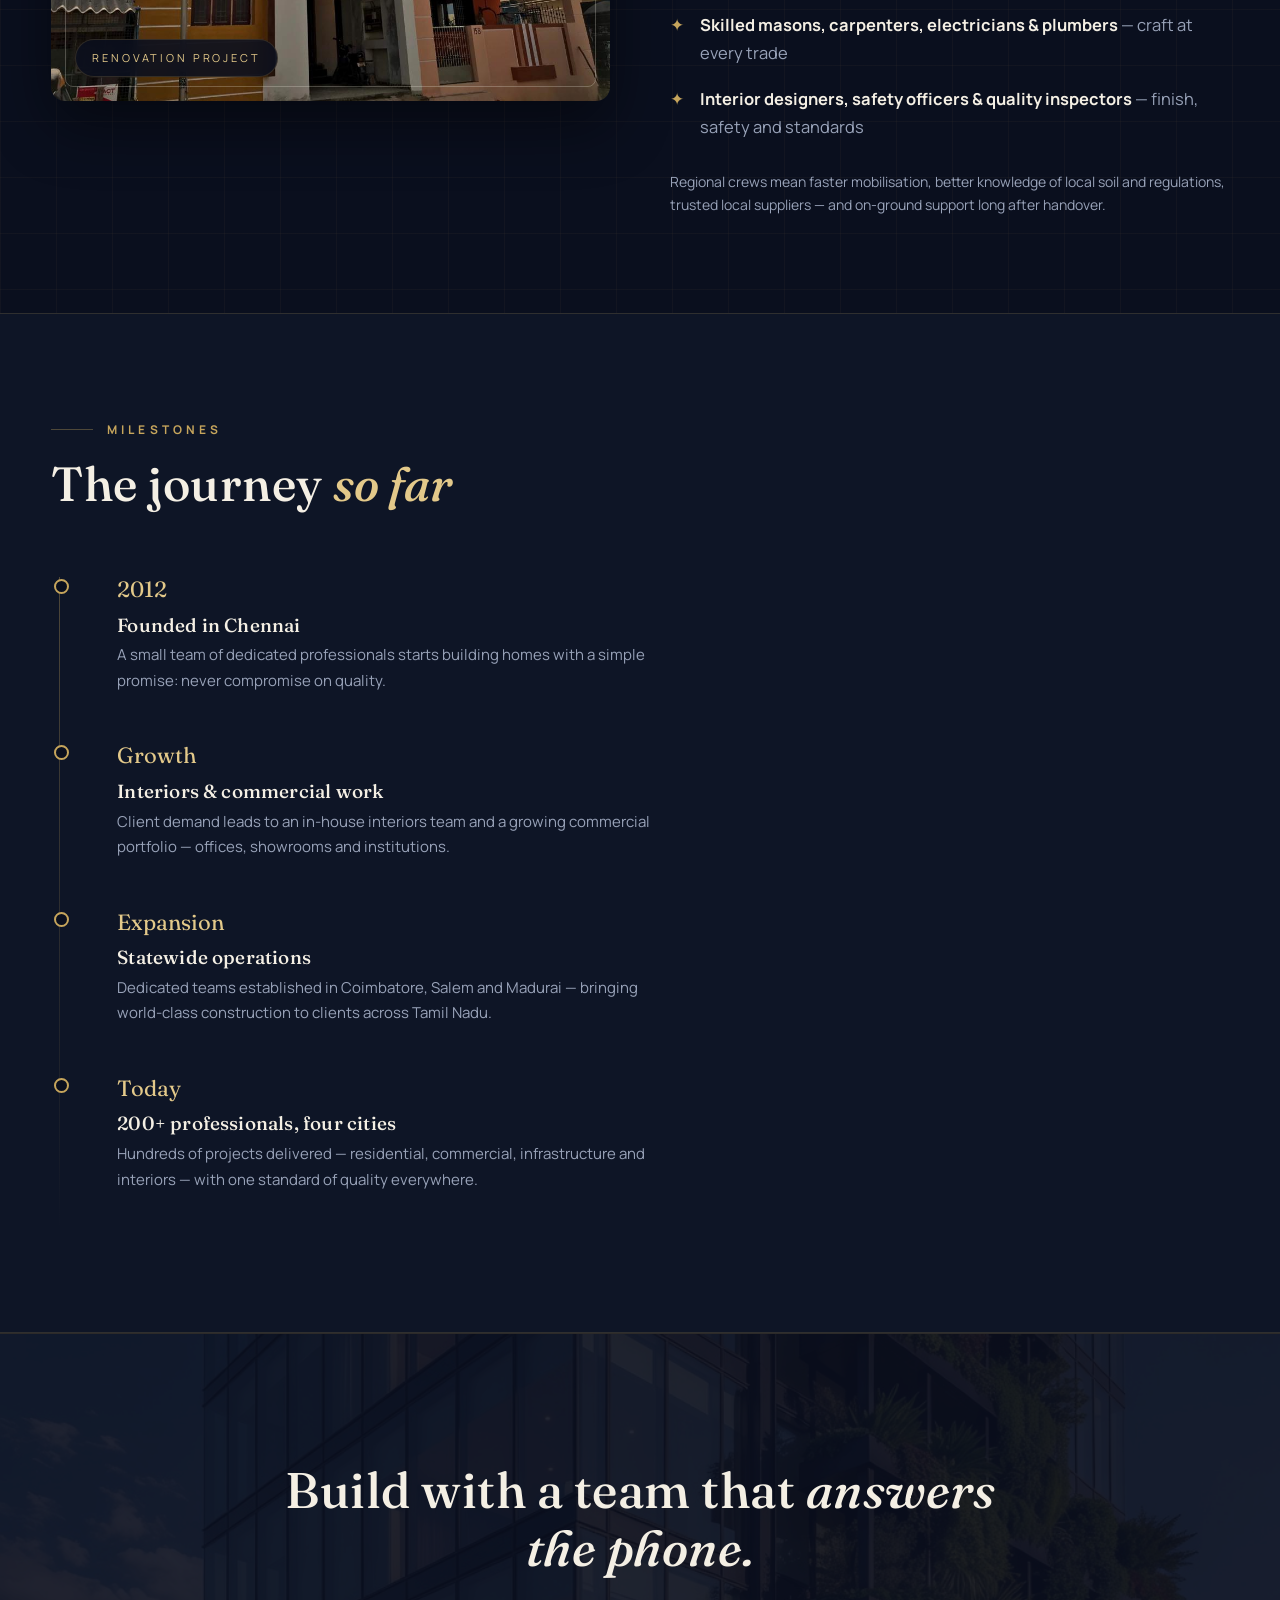
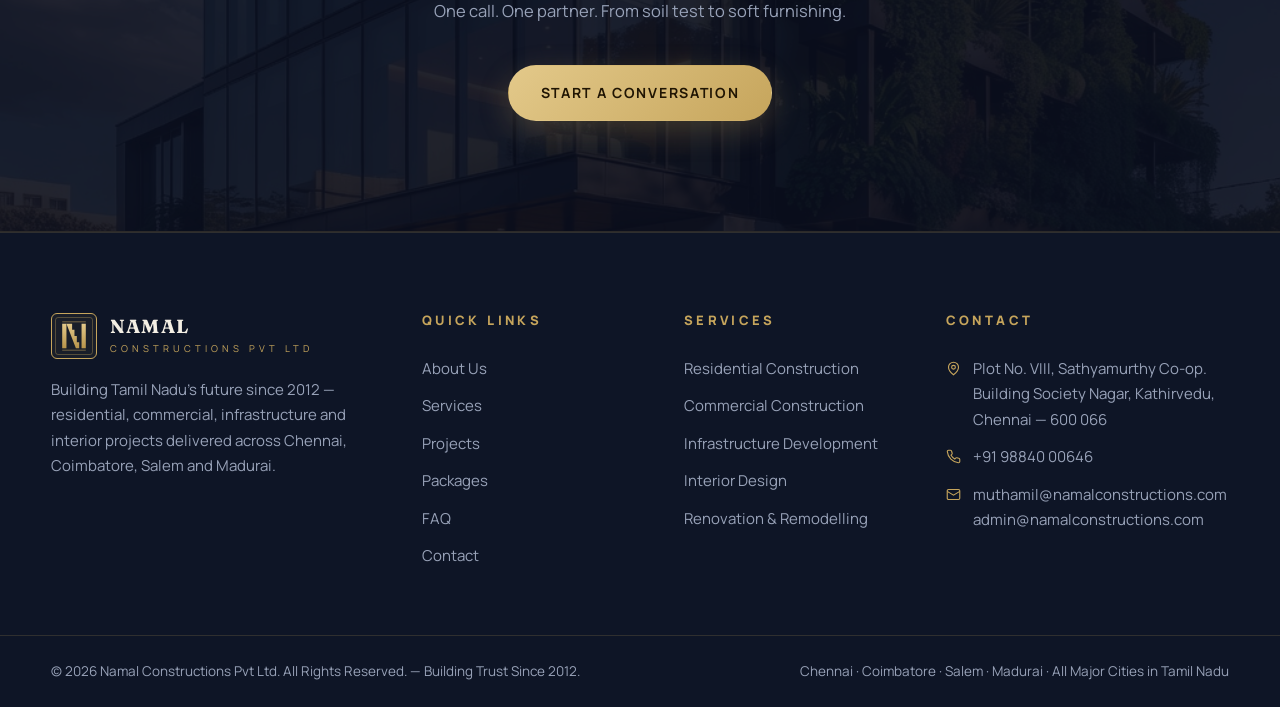
==== commit d9472384: "Add AI SEO: FAQ page with FAQPage schema, llms.txt, robots.txt, sitemap.xml, nav links" ====
--- a/about.html
+++ b/about.html
@@ -25,6 +25,7 @@
       <a href="services.html">Services</a>
       <a href="projects.html">Projects</a>
       <a href="services.html#packages">Packages</a>
+      <a href="faq.html">FAQ</a>
       <a href="contact.html">Contact</a>
     </nav>
     <div class="header-cta">
@@ -150,7 +151,7 @@
       <a class="logo" href="index.html"><span class="logo-mark"><svg viewBox="20 14 60 72" xmlns="http://www.w3.org/2000/svg" aria-hidden="true"><defs><linearGradient id="lgN" x1="0" y1="0" x2="0" y2="1"><stop offset="0" stop-color="#e3c98a"/><stop offset="1" stop-color="#b8944a"/></linearGradient></defs><rect x="25" y="24" width="9" height="52" fill="url(#lgN)"/><rect x="66" y="24" width="9" height="52" fill="url(#lgN)"/><path d="M34 24 H46 v13 h5 v13 h5 v13 h5 v13 H54 Z" fill="url(#lgN)"/><rect x="25" y="19" width="50" height="2" fill="#c6a55c" fill-opacity="0.55"/><rect x="25" y="79" width="50" height="2" fill="#c6a55c" fill-opacity="0.55"/></svg></span><span class="logo-text"><strong>NAMAL</strong><span>Constructions Pvt Ltd</span></span></a>
       <p>Building Tamil Nadu's future since 2012 — residential, commercial, infrastructure and interior projects delivered across Chennai, Coimbatore, Salem and Madurai.</p>
     </div>
-    <div><h4>Quick Links</h4><ul><li><a href="about.html">About Us</a></li><li><a href="services.html">Services</a></li><li><a href="projects.html">Projects</a></li><li><a href="services.html#packages">Packages</a></li><li><a href="contact.html">Contact</a></li></ul></div>
+    <div><h4>Quick Links</h4><ul><li><a href="about.html">About Us</a></li><li><a href="services.html">Services</a></li><li><a href="projects.html">Projects</a></li><li><a href="services.html#packages">Packages</a></li><li><a href="faq.html">FAQ</a></li><li><a href="contact.html">Contact</a></li></ul></div>
     <div><h4>Services</h4><ul><li><a href="services.html#construction">Residential Construction</a></li><li><a href="services.html#construction">Commercial Construction</a></li><li><a href="services.html#construction">Infrastructure Development</a></li><li><a href="services.html#interiors">Interior Design</a></li><li><a href="services.html#construction">Renovation &amp; Remodelling</a></li></ul></div>
     <div><h4>Contact</h4>
       <ul class="footer-contact">
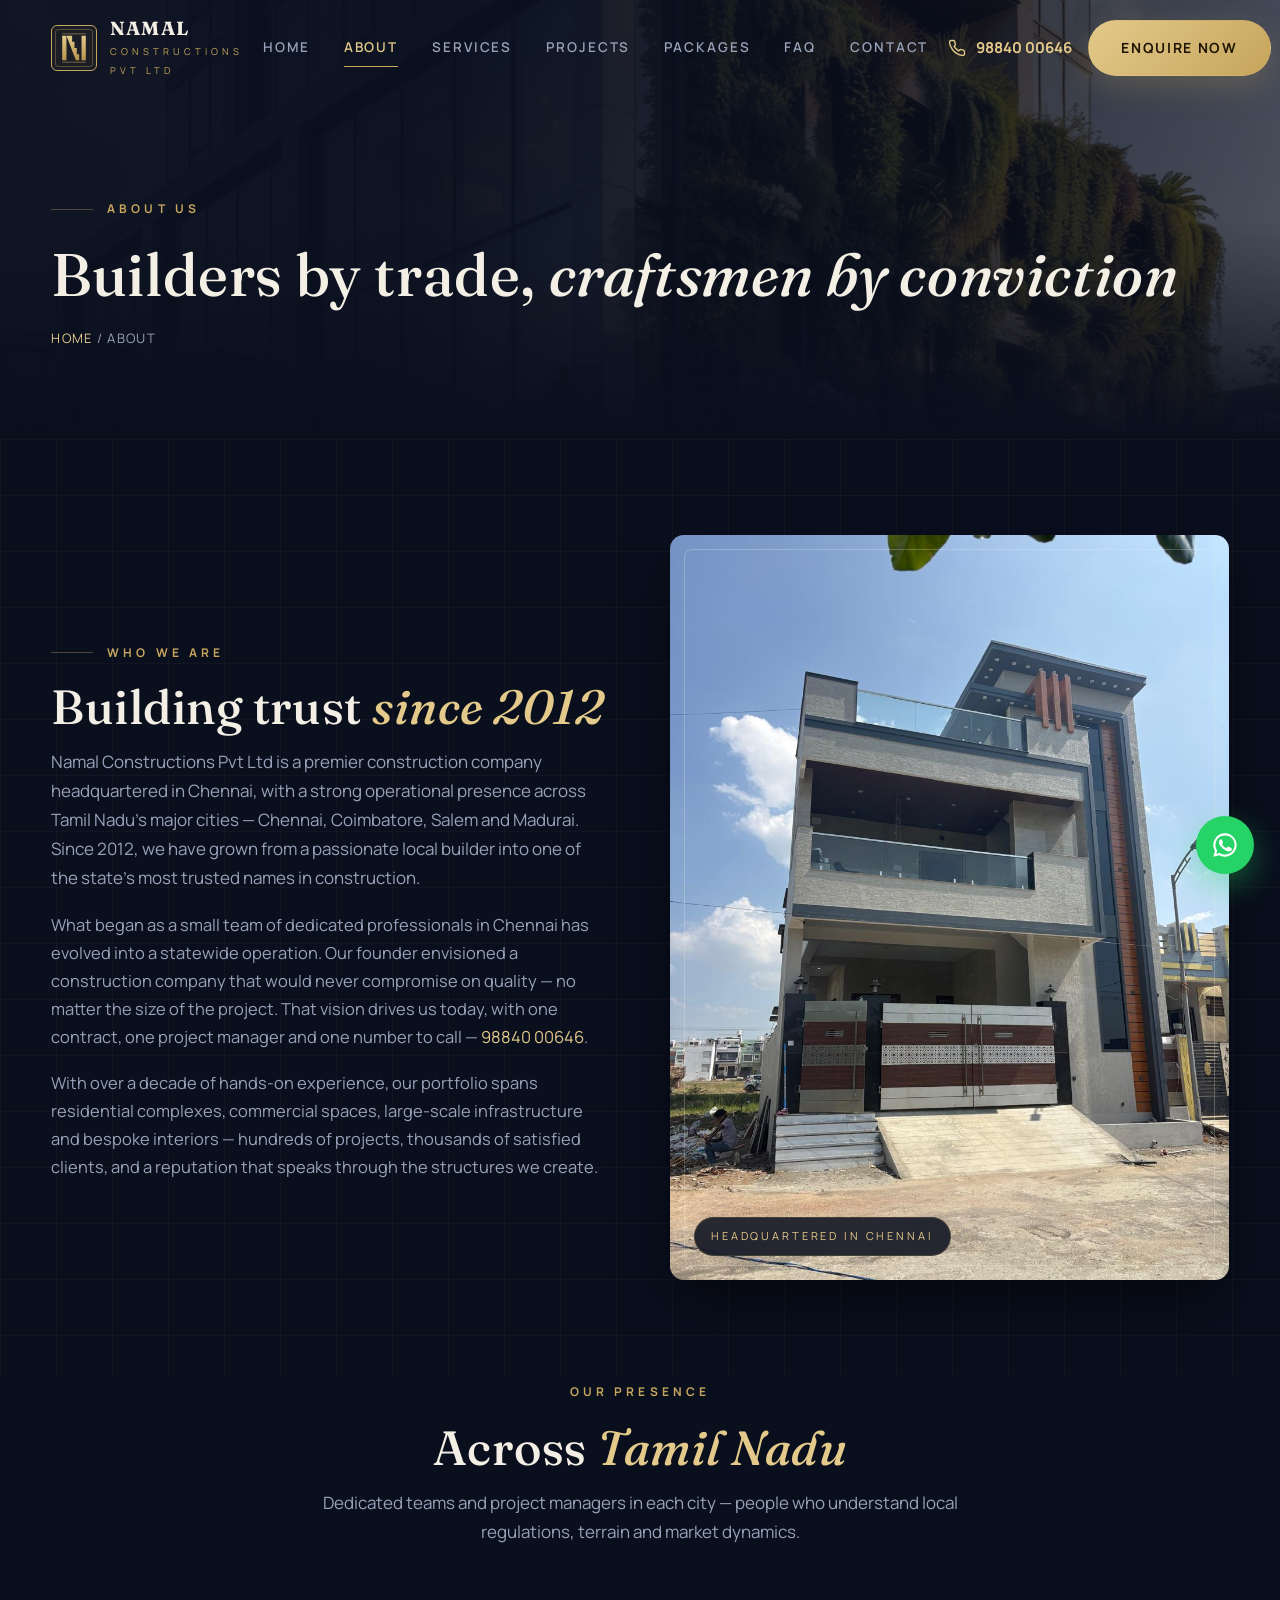
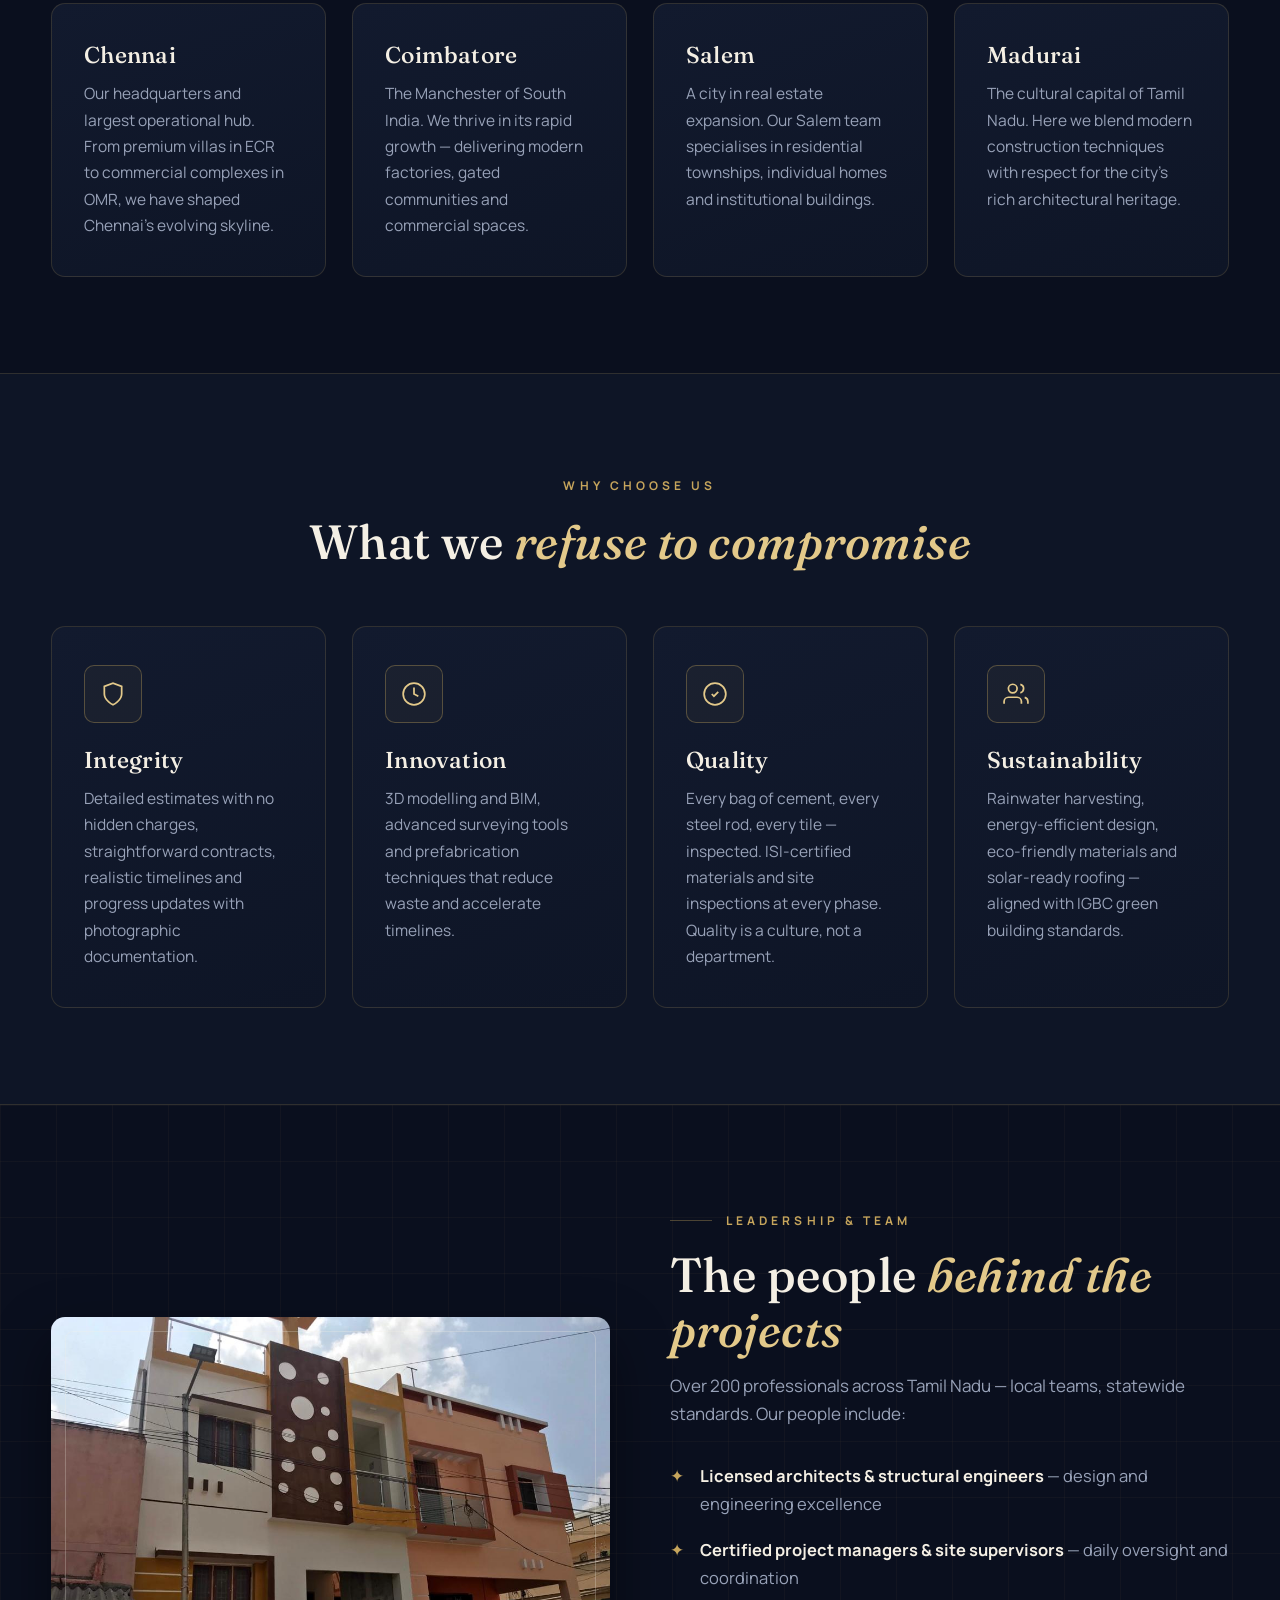
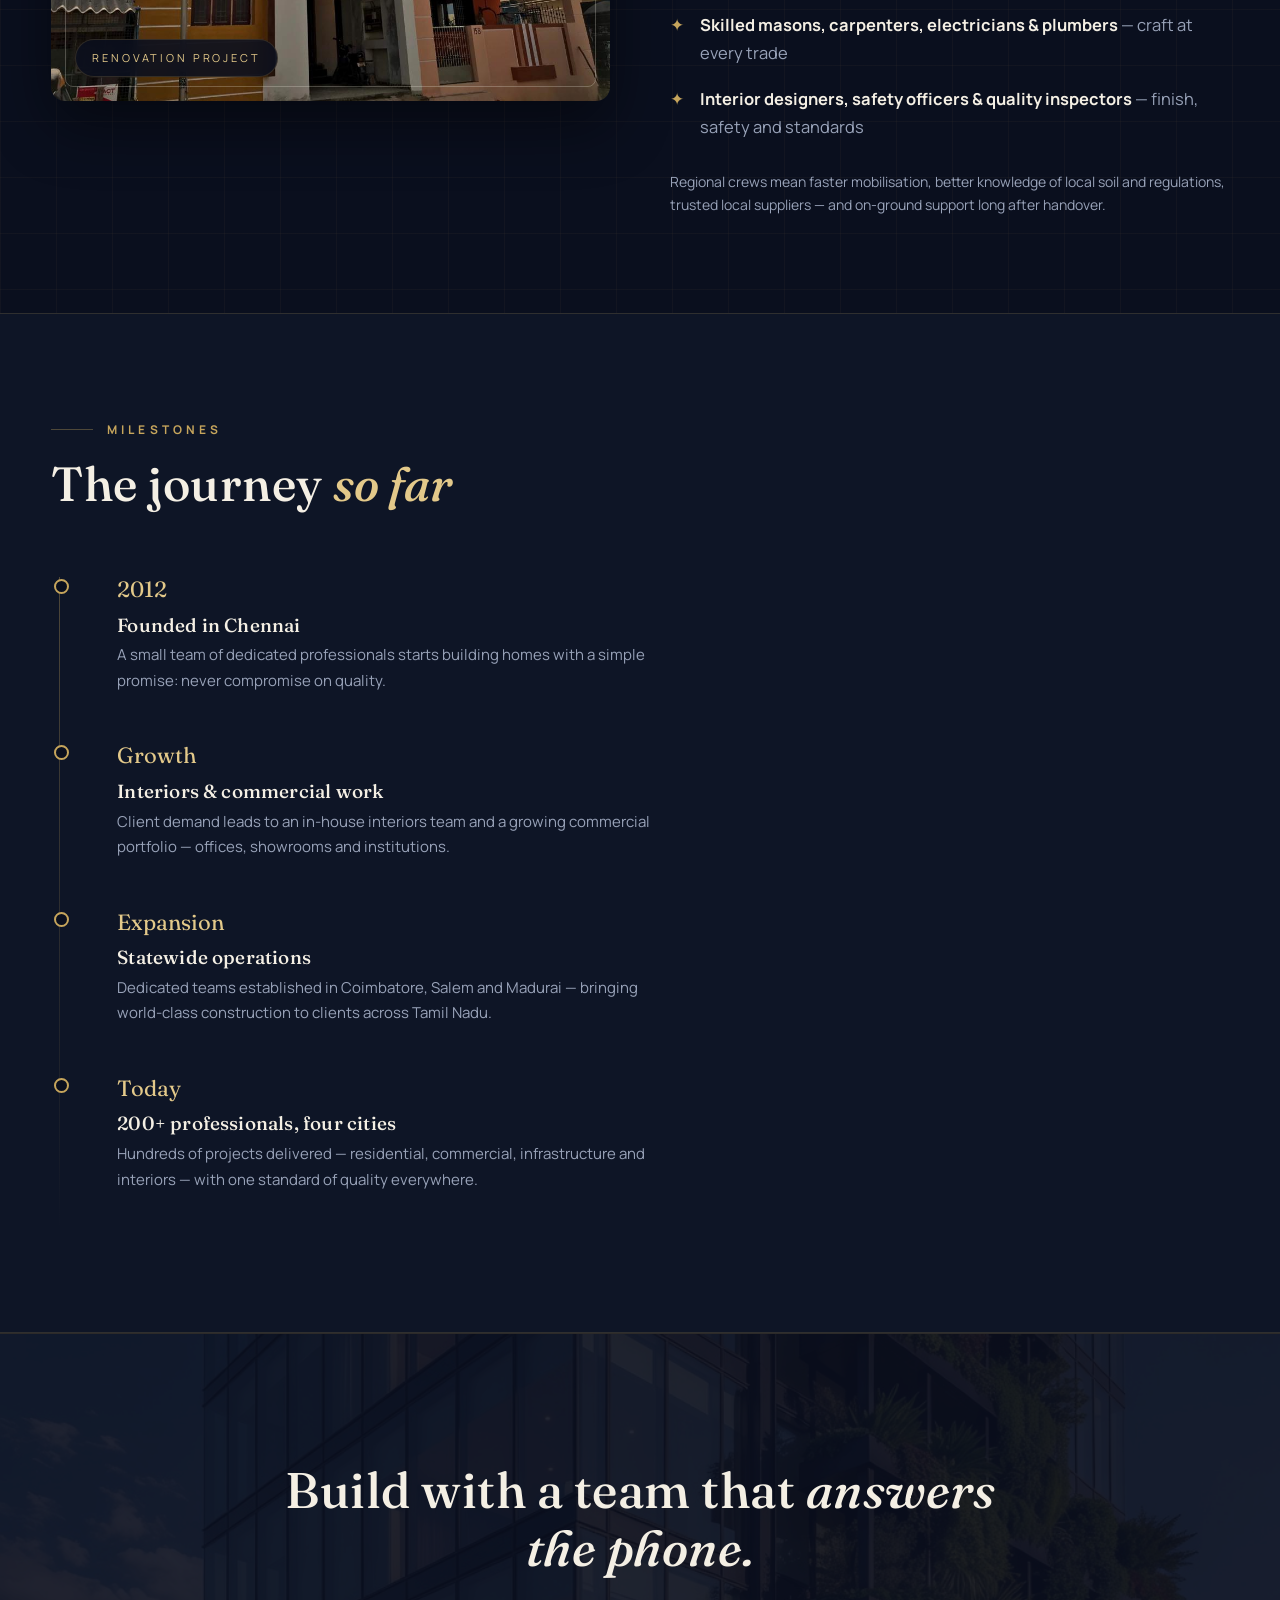
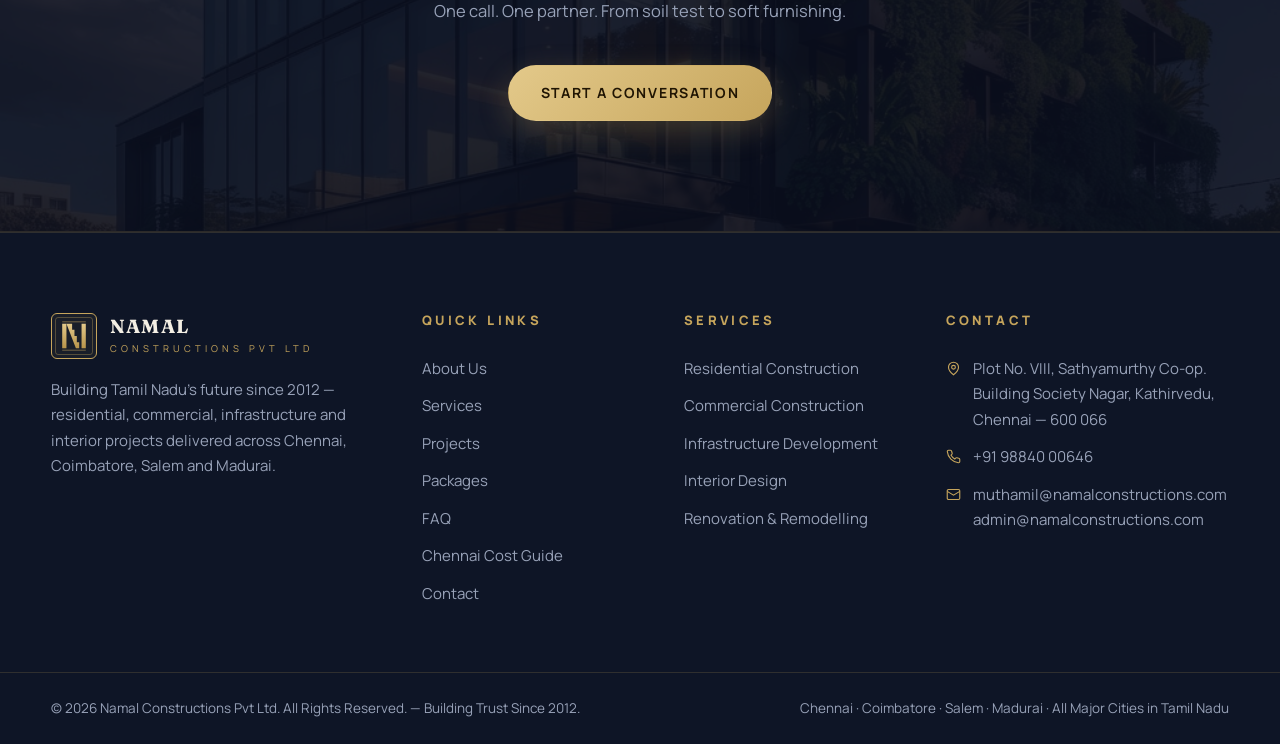
==== commit 64857166: "Add 1200 sq ft Chennai cost guide page with Article + FAQ schema; link from footer, FAQ, sitemap, ll" ====
--- a/about.html
+++ b/about.html
@@ -151,7 +151,7 @@
       <a class="logo" href="index.html"><span class="logo-mark"><svg viewBox="20 14 60 72" xmlns="http://www.w3.org/2000/svg" aria-hidden="true"><defs><linearGradient id="lgN" x1="0" y1="0" x2="0" y2="1"><stop offset="0" stop-color="#e3c98a"/><stop offset="1" stop-color="#b8944a"/></linearGradient></defs><rect x="25" y="24" width="9" height="52" fill="url(#lgN)"/><rect x="66" y="24" width="9" height="52" fill="url(#lgN)"/><path d="M34 24 H46 v13 h5 v13 h5 v13 h5 v13 H54 Z" fill="url(#lgN)"/><rect x="25" y="19" width="50" height="2" fill="#c6a55c" fill-opacity="0.55"/><rect x="25" y="79" width="50" height="2" fill="#c6a55c" fill-opacity="0.55"/></svg></span><span class="logo-text"><strong>NAMAL</strong><span>Constructions Pvt Ltd</span></span></a>
       <p>Building Tamil Nadu's future since 2012 — residential, commercial, infrastructure and interior projects delivered across Chennai, Coimbatore, Salem and Madurai.</p>
     </div>
-    <div><h4>Quick Links</h4><ul><li><a href="about.html">About Us</a></li><li><a href="services.html">Services</a></li><li><a href="projects.html">Projects</a></li><li><a href="services.html#packages">Packages</a></li><li><a href="faq.html">FAQ</a></li><li><a href="contact.html">Contact</a></li></ul></div>
+    <div><h4>Quick Links</h4><ul><li><a href="about.html">About Us</a></li><li><a href="services.html">Services</a></li><li><a href="projects.html">Projects</a></li><li><a href="services.html#packages">Packages</a></li><li><a href="faq.html">FAQ</a></li><li><a href="cost-to-build-1200-sqft-house-chennai.html">Chennai Cost Guide</a></li><li><a href="contact.html">Contact</a></li></ul></div>
     <div><h4>Services</h4><ul><li><a href="services.html#construction">Residential Construction</a></li><li><a href="services.html#construction">Commercial Construction</a></li><li><a href="services.html#construction">Infrastructure Development</a></li><li><a href="services.html#interiors">Interior Design</a></li><li><a href="services.html#construction">Renovation &amp; Remodelling</a></li></ul></div>
     <div><h4>Contact</h4>
       <ul class="footer-contact">
